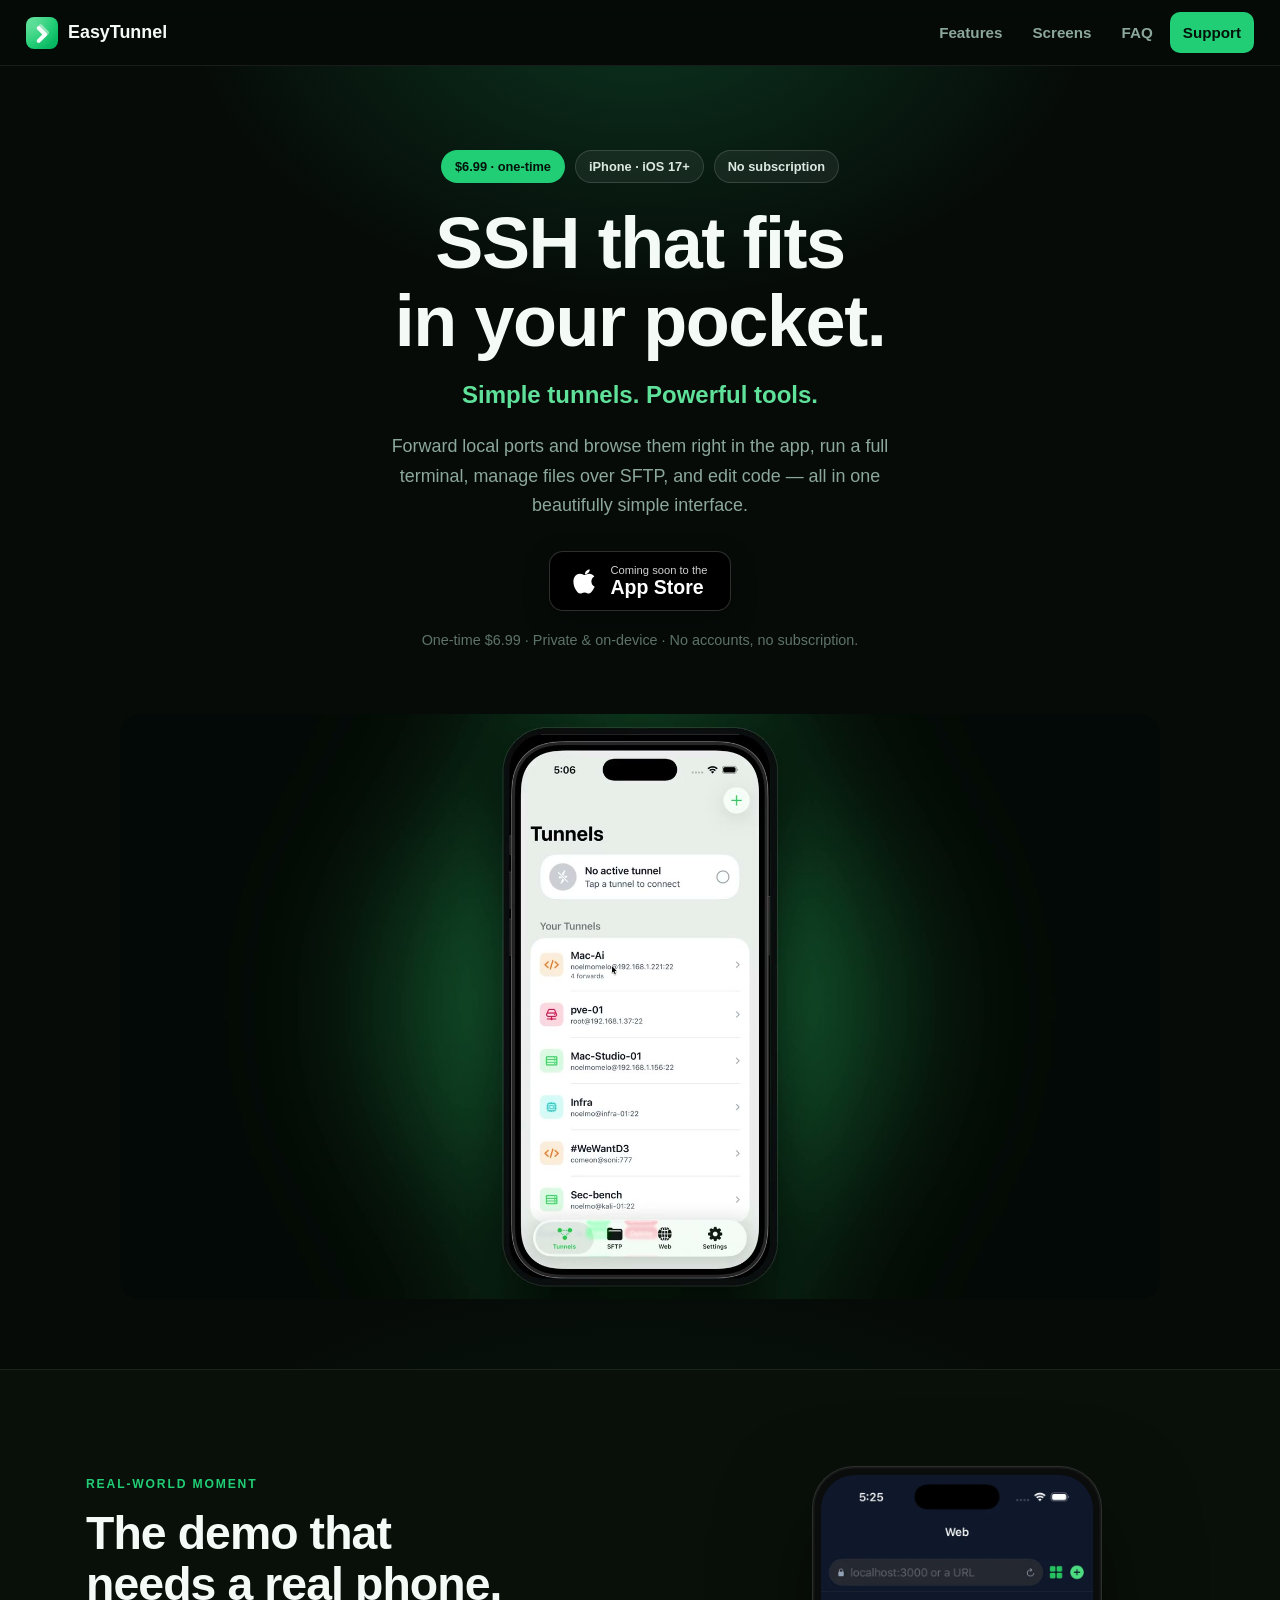
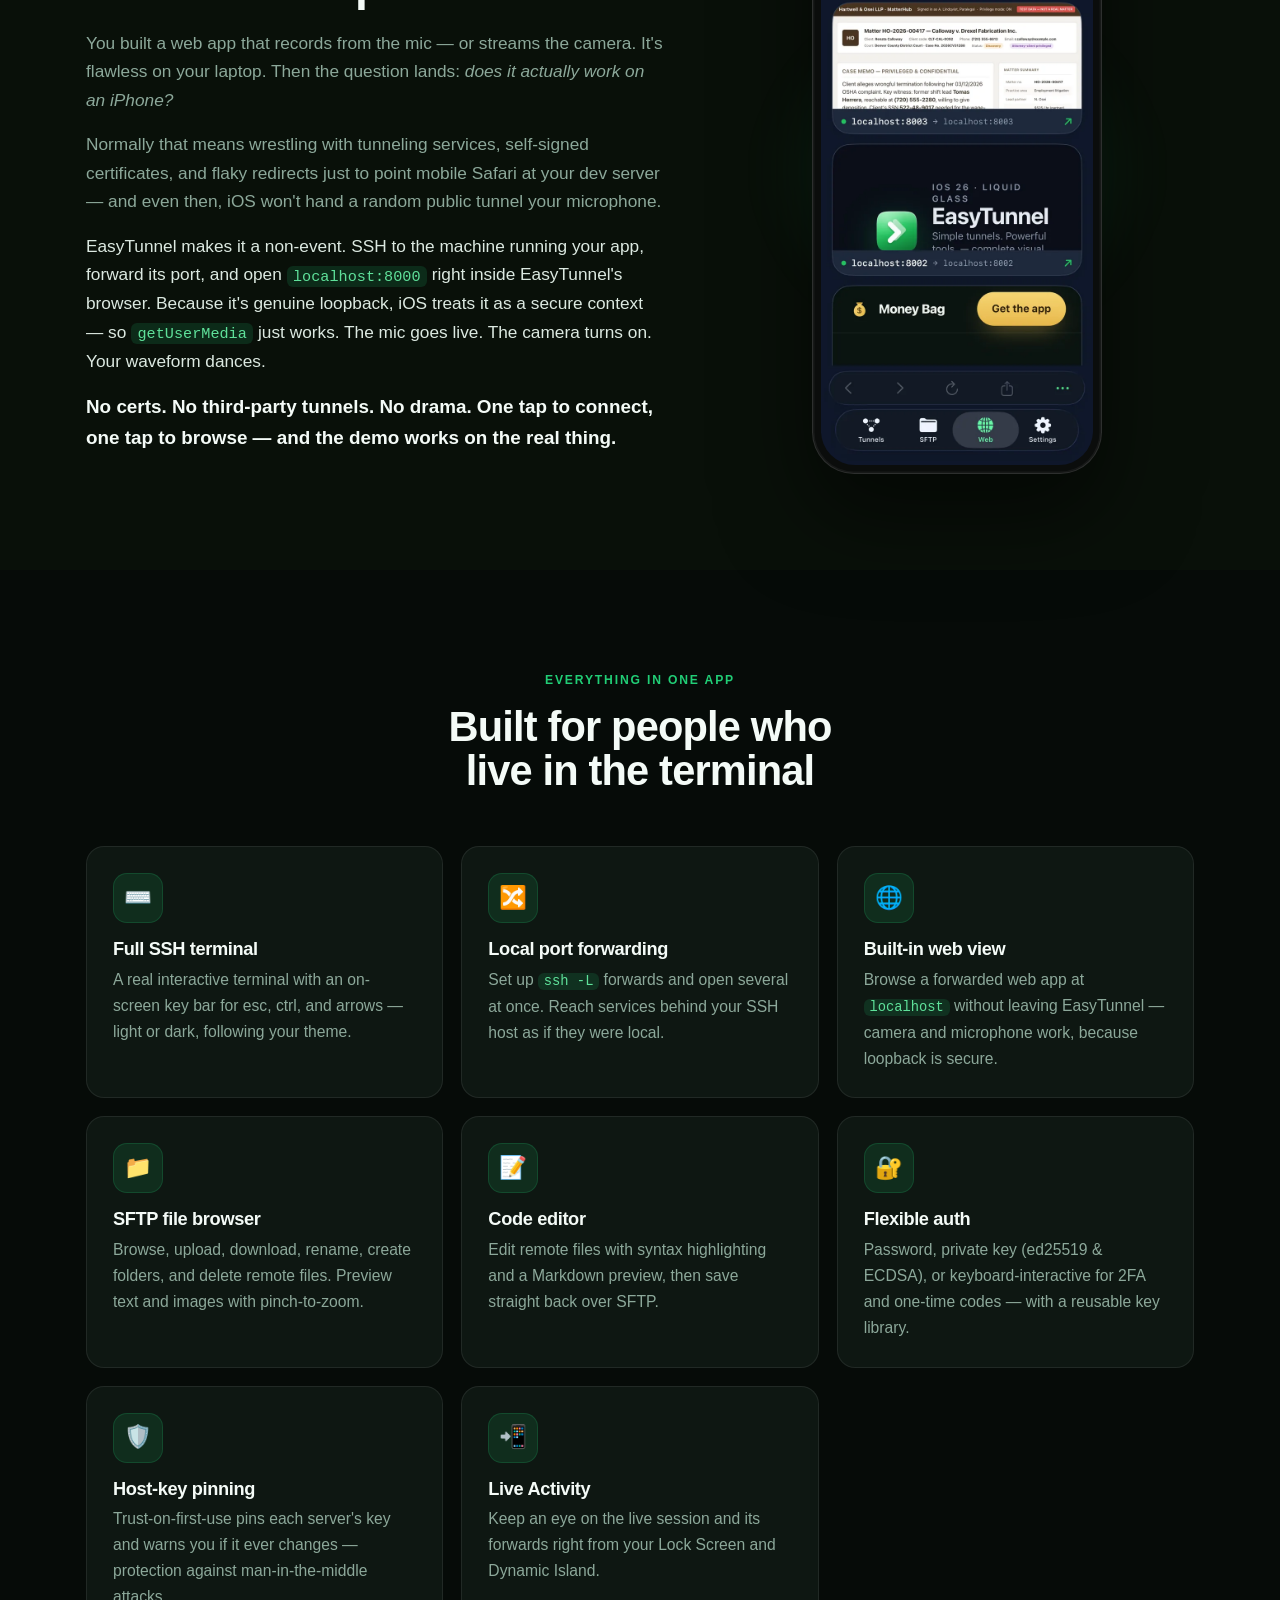
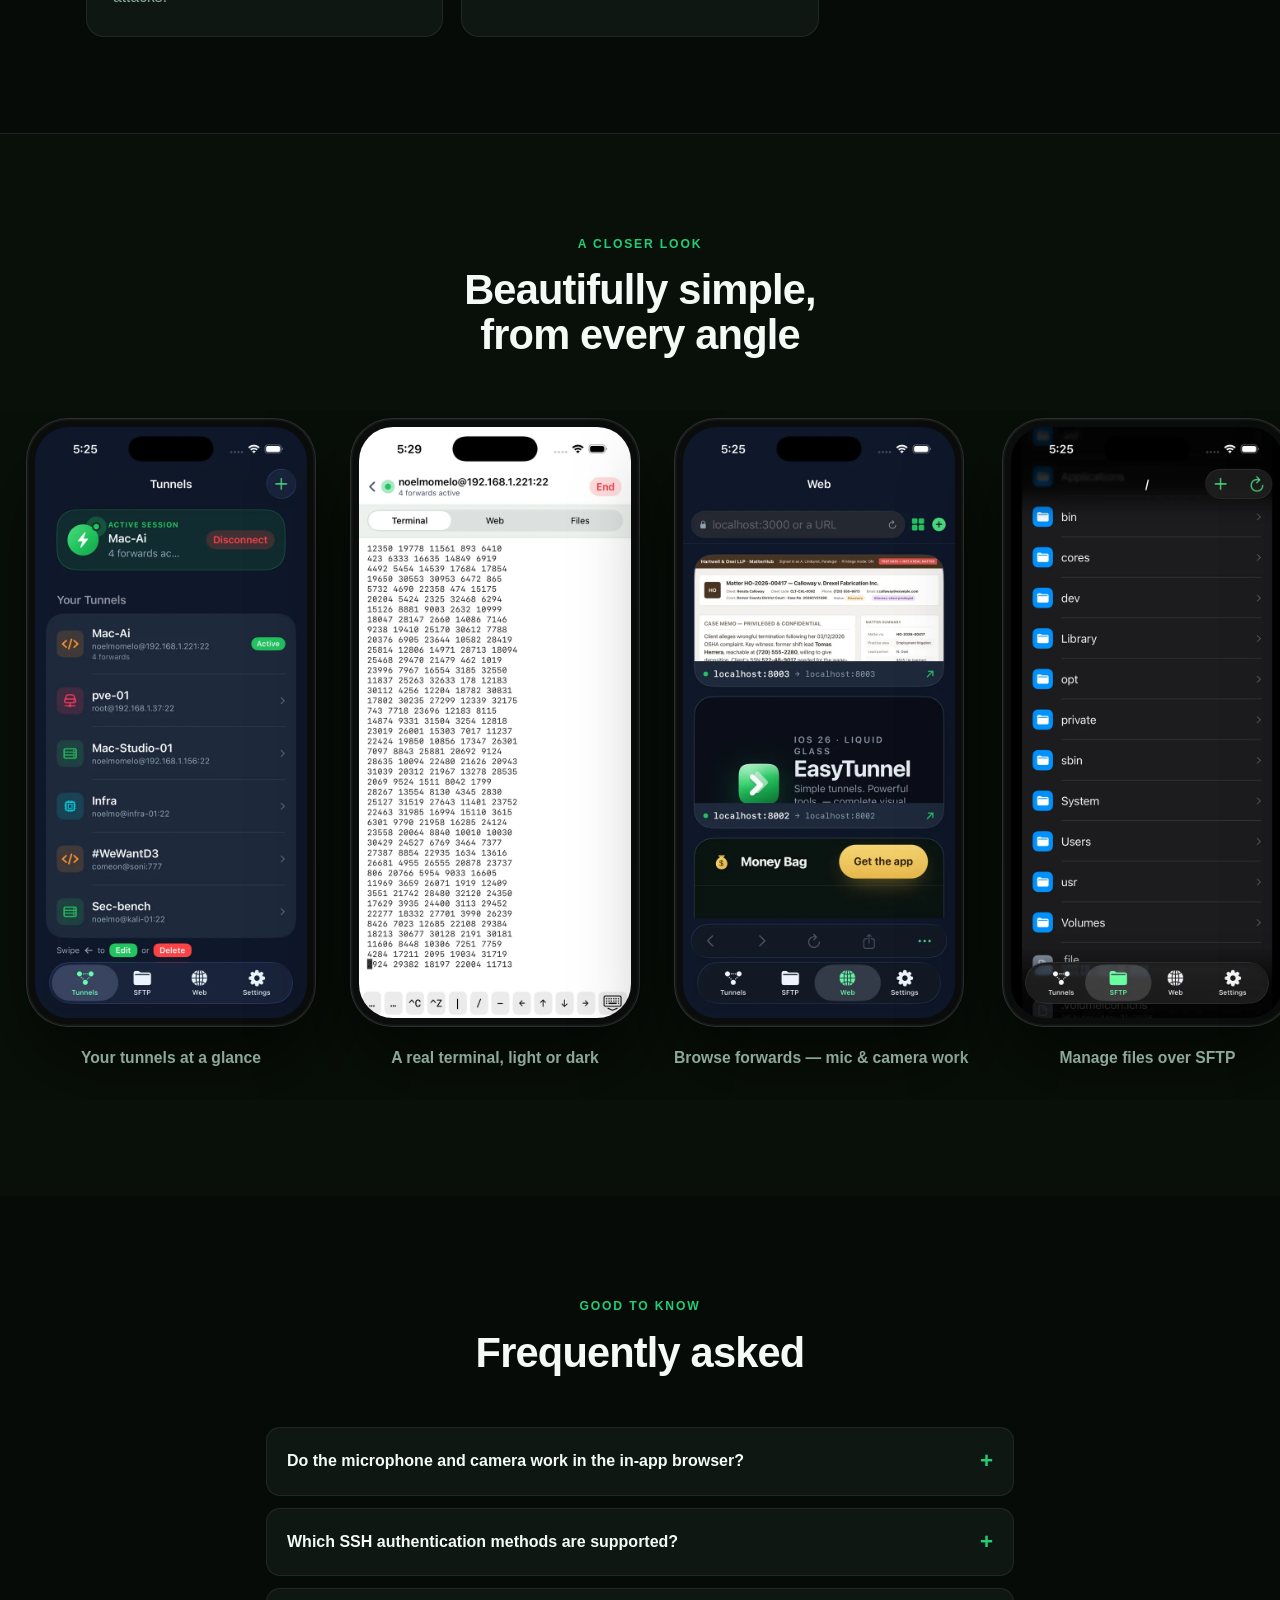
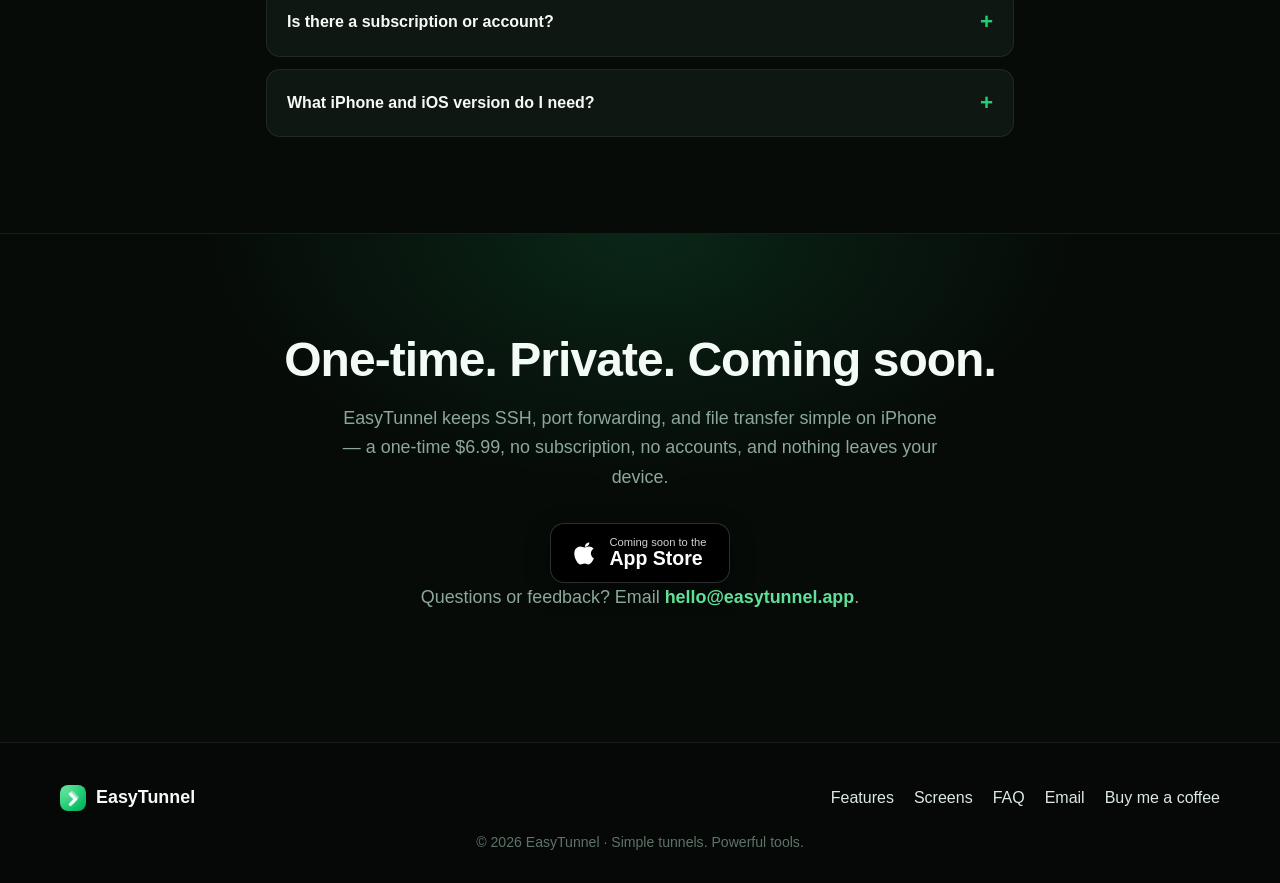
==== index.html @ de024497 "Fix stretched gallery images (height:auto); drop GitHub issues links - .phone img now sets height:au" ====
<!DOCTYPE html>
<html lang="en">
<head>
  <meta charset="UTF-8" />
  <meta name="viewport" content="width=device-width, initial-scale=1.0" />
  <title>EasyTunnel — SSH Client, Port Forwarding &amp; SFTP for iPhone</title>
  <meta name="description" content="EasyTunnel is an iPhone-first SSH client: forward local ports and browse them in-app (mic &amp; camera work), run a full terminal, manage files over SFTP, and edit code. A one-time $6.99 — no subscription. Coming soon to the App Store." />
  <meta name="keywords" content="SSH client iPhone, iOS SSH app, port forwarding iOS, SSH tunnel iPhone, SFTP iPhone, SSH terminal iOS, test localhost on iPhone, getUserMedia localhost iOS, mobile terminal app" />
  <meta name="robots" content="index, follow" />
  <meta name="author" content="EasyTunnel" />
  <meta name="theme-color" content="#060B08" />
  <link rel="canonical" href="https://easytunnel.app/" />
  <link rel="icon" type="image/png" href="assets/icon.png" />
  <link rel="apple-touch-icon" href="assets/icon.png" />

  <!-- Open Graph -->
  <meta property="og:type" content="website" />
  <meta property="og:site_name" content="EasyTunnel" />
  <meta property="og:title" content="EasyTunnel — SSH Client, Port Forwarding &amp; SFTP for iPhone" />
  <meta property="og:description" content="iPhone SSH client with in-app port forwarding (mic &amp; camera work), a full terminal, SFTP, and a code editor. One-time $6.99, no subscription. Coming soon to the App Store." />
  <meta property="og:image" content="https://easytunnel.app/assets/og-image.png" />
  <meta property="og:image:width" content="1200" />
  <meta property="og:image:height" content="630" />
  <meta property="og:url" content="https://easytunnel.app/" />
  <meta name="twitter:card" content="summary_large_image" />
  <meta name="twitter:title" content="EasyTunnel — SSH Client, Port Forwarding &amp; SFTP for iPhone" />
  <meta name="twitter:description" content="iPhone SSH client with in-app port forwarding (mic &amp; camera work), a terminal, SFTP, and a code editor. One-time $6.99, no subscription." />
  <meta name="twitter:image" content="https://easytunnel.app/assets/og-image.png" />

  <!-- Structured data -->
  <script type="application/ld+json">
  {
    "@context": "https://schema.org",
    "@type": "SoftwareApplication",
    "name": "EasyTunnel",
    "operatingSystem": "iOS 17.0 or later",
    "applicationCategory": "DeveloperApplication",
    "url": "https://easytunnel.app/",
    "image": "https://easytunnel.app/assets/og-image.png",
    "description": "An iPhone-first SSH client with local port forwarding you can browse in-app, a full terminal, SFTP file management, and a code editor.",
    "featureList": [
      "SSH terminal",
      "Local port forwarding",
      "In-app web browser for forwarded ports",
      "SFTP file browser",
      "Code editor with syntax highlighting",
      "Password, private key and 2FA authentication",
      "Host-key pinning",
      "Lock Screen Live Activity"
    ],
    "offers": { "@type": "Offer", "price": "6.99", "priceCurrency": "USD" },
    "publisher": { "@type": "Organization", "name": "EasyTunnel" }
  }
  </script>
  <script type="application/ld+json">
  {
    "@context": "https://schema.org",
    "@type": "VideoObject",
    "name": "EasyTunnel — iPhone SSH client demo",
    "description": "A 30-second walkthrough of EasyTunnel on iPhone: connecting over SSH, using the terminal, browsing forwarded ports in the in-app browser, and managing files over SFTP.",
    "thumbnailUrl": "https://easytunnel.app/assets/demo/demo-poster.jpg",
    "contentUrl": "https://easytunnel.app/assets/demo/demo-hero.mp4",
    "uploadDate": "2026-07-08"
  }
  </script>
  <script type="application/ld+json">
  {
    "@context": "https://schema.org",
    "@type": "FAQPage",
    "mainEntity": [
      {
        "@type": "Question",
        "name": "Do the microphone and camera work in the in-app browser?",
        "acceptedAnswer": { "@type": "Answer", "text": "Yes. When you forward a port and open it at localhost inside EasyTunnel, iOS treats it as genuine loopback — a secure context — so getUserMedia works and the mic and camera turn on, no certificates or third-party tunnels required." }
      },
      {
        "@type": "Question",
        "name": "Which SSH authentication methods does EasyTunnel support?",
        "acceptedAnswer": { "@type": "Answer", "text": "Password, private keys (ed25519 and ECDSA) with a reusable key library, and keyboard-interactive for 2FA and one-time codes." }
      },
      {
        "@type": "Question",
        "name": "Is there a subscription or account?",
        "acceptedAnswer": { "@type": "Answer", "text": "No. EasyTunnel is a one-time $6.99 purchase — no subscription and no account. There is no telemetry; credentials are stored in the iOS Keychain and nothing leaves your device." }
      },
      {
        "@type": "Question",
        "name": "What iPhone and iOS version do I need?",
        "acceptedAnswer": { "@type": "Answer", "text": "EasyTunnel is iPhone-first and runs on iOS 17 or later." }
      }
    ]
  }
  </script>

  <link rel="stylesheet" href="styles.css" />
</head>
<body>
  <a class="skip-link" href="#top">Skip to content</a>

  <header class="site-header">
    <a class="brand" href="#top" aria-label="EasyTunnel home">
      <img src="assets/icon.png" alt="" width="32" height="32" />
      <span>EasyTunnel</span>
    </a>
    <nav aria-label="Primary">
      <a href="#features">Features</a>
      <a href="#screens">Screens</a>
      <a href="#faq">FAQ</a>
      <a class="nav-support email" data-user="hello" data-domain="easytunnel.app" data-text="keep" href="#">Support</a>
    </nav>
  </header>

  <main id="top">
    <!-- HERO -->
    <section class="hero">
      <div class="hero-copy">
        <div class="pills">
          <span class="pill pill-price">$6.99 · one-time</span>
          <span class="pill">iPhone · iOS 17+</span>
          <span class="pill">No subscription</span>
        </div>
        <h1>SSH that fits<br />in your pocket.</h1>
        <p class="tagline">Simple tunnels. Powerful tools.</p>
        <p class="subhead">
          Forward local ports and browse them right in the app, run a full terminal,
          manage files over SFTP, and edit code — all in one beautifully simple interface.
        </p>
        <div class="cta-row">
          <span class="appstore-badge" role="img" aria-label="Coming soon to the App Store">
            <svg viewBox="0 0 24 24" width="26" height="26" aria-hidden="true" fill="currentColor">
              <path d="M16.365 1.43c0 1.14-.42 2.2-1.24 3.02-.9.9-2.05 1.5-3.2 1.4-.13-1.1.42-2.28 1.2-3.06.86-.86 2.2-1.5 3.24-1.36zM20.9 17.2c-.53 1.23-.78 1.78-1.47 2.87-.96 1.53-2.32 3.44-4 3.45-1.5.02-1.88-.98-3.9-.97-2.02.01-2.44.99-3.94.97-1.68-.02-2.97-1.73-3.93-3.26-2.7-4.28-2.98-9.3-1.32-11.96C3.6 6.5 5.5 5.4 7.28 5.4c1.8 0 2.94 1 4.43 1 1.44 0 2.32-1 4.42-1 1.6 0 3.28.87 4.48 2.37-3.94 2.16-3.3 7.78.29 9.43z"/>
            </svg>
            <span class="badge-text"><small>Coming soon to the</small><strong>App Store</strong></span>
          </span>
        </div>
        <p class="micro">One-time $6.99 · Private &amp; on-device · No accounts, no subscription.</p>
      </div>

      <figure class="hero-video">
        <video autoplay muted loop playsinline preload="auto"
               poster="assets/demo/demo-poster.jpg"
               aria-label="EasyTunnel demo: connecting over SSH, using the terminal, browsing forwarded ports, and managing files over SFTP on iPhone">
          <source src="assets/demo/demo-hero.mp4" type="video/mp4" />
        </video>
      </figure>
    </section>

    <!-- USE CASE -->
    <section class="usecase" aria-labelledby="usecase-title">
      <div class="usecase-inner">
        <div class="usecase-copy">
          <span class="eyebrow">Real-world moment</span>
          <h2 id="usecase-title">The demo that needs a real phone.</h2>
          <p>
            You built a web app that records from the mic — or streams the camera. It's flawless
            on your laptop. Then the question lands: <em>does it actually work on an iPhone?</em>
          </p>
          <p>
            Normally that means wrestling with tunneling services, self-signed certificates, and
            flaky redirects just to point mobile Safari at your dev server — and even then, iOS
            won't hand a random public tunnel your microphone.
          </p>
          <p class="lead">
            EasyTunnel makes it a non-event. SSH to the machine running your app, forward its port,
            and open <code>localhost:8000</code> right inside EasyTunnel's browser. Because it's
            genuine loopback, iOS treats it as a secure context — so <code>getUserMedia</code> just
            works. The mic goes live. The camera turns on. Your waveform dances.
          </p>
          <p class="punch">No certs. No third-party tunnels. No drama. One tap to connect, one tap to browse — and the demo works on the real thing.</p>
        </div>
        <div class="usecase-visual">
          <div class="phone">
            <img src="assets/shots/03-web.webp" width="660" height="1435" alt="A forwarded web app open at localhost inside EasyTunnel's in-app browser on iPhone" loading="lazy" />
          </div>
        </div>
      </div>
    </section>

    <!-- FEATURES -->
    <section id="features" class="features" aria-labelledby="features-title">
      <div class="section-head">
        <span class="eyebrow">Everything in one app</span>
        <h2 id="features-title">Built for people who live in the terminal</h2>
      </div>
      <div class="grid">
        <article class="card"><div class="ico">⌨️</div><h3>Full SSH terminal</h3><p>A real interactive terminal with an on-screen key bar for esc, ctrl, and arrows — light or dark, following your theme.</p></article>
        <article class="card"><div class="ico">🔀</div><h3>Local port forwarding</h3><p>Set up <code>ssh -L</code> forwards and open several at once. Reach services behind your SSH host as if they were local.</p></article>
        <article class="card"><div class="ico">🌐</div><h3>Built-in web view</h3><p>Browse a forwarded web app at <code>localhost</code> without leaving EasyTunnel — camera and microphone work, because loopback is secure.</p></article>
        <article class="card"><div class="ico">📁</div><h3>SFTP file browser</h3><p>Browse, upload, download, rename, create folders, and delete remote files. Preview text and images with pinch-to-zoom.</p></article>
        <article class="card"><div class="ico">📝</div><h3>Code editor</h3><p>Edit remote files with syntax highlighting and a Markdown preview, then save straight back over SFTP.</p></article>
        <article class="card"><div class="ico">🔐</div><h3>Flexible auth</h3><p>Password, private key (ed25519 &amp; ECDSA), or keyboard-interactive for 2FA and one-time codes — with a reusable key library.</p></article>
        <article class="card"><div class="ico">🛡️</div><h3>Host-key pinning</h3><p>Trust-on-first-use pins each server's key and warns you if it ever changes — protection against man-in-the-middle attacks.</p></article>
        <article class="card"><div class="ico">📲</div><h3>Live Activity</h3><p>Keep an eye on the live session and its forwards right from your Lock Screen and Dynamic Island.</p></article>
      </div>
    </section>

    <!-- SCREENS -->
    <section id="screens" class="screens" aria-labelledby="screens-title">
      <div class="section-head">
        <span class="eyebrow">A closer look</span>
        <h2 id="screens-title">Beautifully simple, from every angle</h2>
      </div>
      <div class="gallery">
        <figure><div class="phone"><img src="assets/shots/01-dashboard.webp" width="660" height="1435" alt="EasyTunnel Tunnels dashboard showing saved tunnels and a live session" loading="lazy" /></div><figcaption>Your tunnels at a glance</figcaption></figure>
        <figure><div class="phone"><img src="assets/shots/02-terminal.webp" width="660" height="1435" alt="A full SSH terminal session running in EasyTunnel" loading="lazy" /></div><figcaption>A real terminal, light or dark</figcaption></figure>
        <figure><div class="phone"><img src="assets/shots/03-web.webp" width="660" height="1435" alt="Forwarded web apps open in EasyTunnel's in-app browser" loading="lazy" /></div><figcaption>Browse forwards — mic &amp; camera work</figcaption></figure>
        <figure><div class="phone"><img src="assets/shots/04-sftp.webp" width="660" height="1435" alt="SFTP file browser listing remote files in EasyTunnel" loading="lazy" /></div><figcaption>Manage files over SFTP</figcaption></figure>
        <figure><div class="phone"><img src="assets/shots/05-auth.webp" width="660" height="1435" alt="Authentication options: password, private key, and keyboard-interactive 2FA" loading="lazy" /></div><figcaption>Password, keys, or 2FA</figcaption></figure>
        <figure><div class="phone"><img src="assets/shots/06-settings.webp" width="660" height="1435" alt="EasyTunnel settings in dark mode" loading="lazy" /></div><figcaption>Tune it your way</figcaption></figure>
        <figure><div class="phone"><img src="assets/shots/07-live-activity.webp" width="660" height="1435" alt="EasyTunnel Live Activity showing a connected session on the iPhone Lock Screen" loading="lazy" /></div><figcaption>Live status on your Lock Screen</figcaption></figure>
      </div>
    </section>

    <!-- FAQ -->
    <section id="faq" class="faq" aria-labelledby="faq-title">
      <div class="section-head">
        <span class="eyebrow">Good to know</span>
        <h2 id="faq-title">Frequently asked</h2>
      </div>
      <div class="faq-list">
        <details>
          <summary>Do the microphone and camera work in the in-app browser?</summary>
          <p>Yes. When you forward a port and open it at <code>localhost</code> inside EasyTunnel, iOS treats it as genuine loopback — a secure context — so <code>getUserMedia</code> works and the mic and camera turn on. No certificates, no third-party tunnels.</p>
        </details>
        <details>
          <summary>Which SSH authentication methods are supported?</summary>
          <p>Password, private keys (ed25519 &amp; ECDSA) with a reusable key library, and keyboard-interactive for 2FA and one-time codes.</p>
        </details>
        <details>
          <summary>Is there a subscription or account?</summary>
          <p>No. EasyTunnel is a one-time <strong>$6.99</strong> purchase — no subscription and no account. There's no telemetry; credentials live in the iOS Keychain and nothing leaves your device.</p>
        </details>
        <details>
          <summary>What iPhone and iOS version do I need?</summary>
          <p>EasyTunnel is iPhone-first and runs on iOS 17 or later.</p>
        </details>
      </div>
    </section>

    <!-- CLOSING CTA -->
    <section class="closing" aria-labelledby="closing-title">
      <h2 id="closing-title">One-time. Private. Coming soon.</h2>
      <p>EasyTunnel keeps SSH, port forwarding, and file transfer simple on iPhone — a one-time $6.99, no subscription, no accounts, and nothing leaves your device.</p>
      <span class="appstore-badge" role="img" aria-label="Coming soon to the App Store">
        <svg viewBox="0 0 24 24" width="24" height="24" aria-hidden="true" fill="currentColor">
          <path d="M16.365 1.43c0 1.14-.42 2.2-1.24 3.02-.9.9-2.05 1.5-3.2 1.4-.13-1.1.42-2.28 1.2-3.06.86-.86 2.2-1.5 3.24-1.36zM20.9 17.2c-.53 1.23-.78 1.78-1.47 2.87-.96 1.53-2.32 3.44-4 3.45-1.5.02-1.88-.98-3.9-.97-2.02.01-2.44.99-3.94.97-1.68-.02-2.97-1.73-3.93-3.26-2.7-4.28-2.98-9.3-1.32-11.96C3.6 6.5 5.5 5.4 7.28 5.4c1.8 0 2.94 1 4.43 1 1.44 0 2.32-1 4.42-1 1.6 0 3.28.87 4.48 2.37-3.94 2.16-3.3 7.78.29 9.43z"/>
        </svg>
        <span class="badge-text"><small>Coming soon to the</small><strong>App Store</strong></span>
      </span>
      <p class="closing-support">Questions or feedback? Email <a class="email" data-user="hello" data-domain="easytunnel.app" href="#">us</a>.</p>
    </section>
  </main>

  <footer class="site-footer">
    <div class="footer-inner">
      <a class="brand" href="#top" aria-label="EasyTunnel home">
        <img src="assets/icon.png" alt="" width="26" height="26" />
        <span>EasyTunnel</span>
      </a>
      <nav class="footer-links" aria-label="Footer">
        <a href="#features">Features</a>
        <a href="#screens">Screens</a>
        <a href="#faq">FAQ</a>
        <a class="email" data-user="hello" data-domain="easytunnel.app" data-text="keep" href="#">Email</a>
        <a href="https://buymeacoffee.com/noelmo" target="_blank" rel="noopener">Buy me a coffee</a>
      </nav>
    </div>
    <p class="copyright">© <span id="year">2026</span> EasyTunnel · Simple tunnels. Powerful tools.</p>
  </footer>

  <script>
    document.getElementById('year').textContent = new Date().getFullYear();
    // Assemble support email at runtime so bots scraping the static HTML don't harvest it,
    // while real users see and can click a normal address.
    document.querySelectorAll('.email').forEach(function (a) {
      var addr = a.dataset.user + '@' + a.dataset.domain;
      a.href = 'mailto:' + addr;
      if (a.dataset.text !== 'keep') a.textContent = addr;
    });
  </script>
</body>
</html>
---- styles.css ----
:root {
  --green:      #21CE76;
  --green-lt:   #5FE19A;
  --green-dk:   #16A34A;
  --bg:         #060B08;
  --bg-2:       #091009;
  --panel:      #0D160F;
  --card:       #0E1712;
  --line:       rgba(255,255,255,0.08);
  --line-2:     rgba(255,255,255,0.14);
  --white:      #F4FBF7;
  --text:       #DCE9E1;
  --muted:      #8CA89A;
  --muted-2:    #5E7367;
  --radius:     18px;
  --maxw:       1160px;
  --font:       -apple-system, BlinkMacSystemFont, "Segoe UI", Roboto, Helvetica, Arial, sans-serif;
  --font-round: ui-rounded, "SF Pro Rounded", var(--font);
  --shadow-lg:  0 40px 90px rgba(0,0,0,0.55);
  --shadow-md:  0 16px 40px rgba(0,0,0,0.40);
}

* { box-sizing: border-box; }
html { scroll-behavior: smooth; }
body {
  margin: 0;
  font-family: var(--font);
  color: var(--text);
  background: var(--bg);
  line-height: 1.65;
  -webkit-font-smoothing: antialiased;
  overflow-x: hidden;
}
h1, h2, h3 { font-family: var(--font-round); letter-spacing: -0.02em; line-height: 1.08; color: var(--white); text-wrap: balance; }
a { color: var(--green-lt); text-decoration: none; }
a:hover { text-decoration: underline; }
img, video { max-width: 100%; }
:focus-visible { outline: 2px solid var(--green); outline-offset: 3px; border-radius: 6px; }
.skip-link { position: absolute; left: -999px; top: 8px; background: var(--green); color: #04120a; padding: 8px 14px; border-radius: 8px; z-index: 50; }
.skip-link:focus { left: 12px; }

code {
  font-family: ui-monospace, SFMono-Regular, Menlo, monospace;
  background: rgba(33, 206, 118, 0.14);
  color: var(--green-lt);
  padding: 0.1em 0.42em;
  border-radius: 6px;
  font-size: 0.88em;
}
.eyebrow {
  display: inline-block; text-transform: uppercase; letter-spacing: 0.15em;
  font-size: 0.76rem; font-weight: 700; color: var(--green); margin-bottom: 14px;
}

/* ---------- Header ---------- */
.site-header {
  position: sticky; top: 0; z-index: 20;
  display: flex; align-items: center; justify-content: space-between;
  padding: 12px 26px;
  background: rgba(6, 11, 8, 0.72);
  backdrop-filter: saturate(160%) blur(14px);
  -webkit-backdrop-filter: saturate(160%) blur(14px);
  border-bottom: 1px solid var(--line);
}
.brand { display: flex; align-items: center; gap: 10px; color: var(--white); font-weight: 800; font-size: 1.12rem; font-family: var(--font-round); }
.brand img { border-radius: 8px; }
.site-header nav { display: flex; align-items: center; gap: 4px; }
.site-header nav a { color: var(--muted); padding: 8px 13px; border-radius: 10px; font-weight: 550; font-size: 0.95rem; }
.site-header nav a:hover { color: var(--white); text-decoration: none; }
.nav-support { background: var(--green); color: #04120a !important; font-weight: 700 !important; }
.nav-support:hover { background: var(--green-lt); }

/* ---------- Hero ---------- */
.hero {
  position: relative;
  padding: 84px 26px 70px;
  text-align: center;
  background:
    radial-gradient(760px 520px at 50% -6%, rgba(33, 206, 118, 0.22), transparent 60%),
    radial-gradient(900px 600px at 50% 120%, rgba(33, 206, 118, 0.10), transparent 60%),
    var(--bg);
}
.hero-copy { max-width: 780px; margin: 0 auto; display: flex; flex-direction: column; align-items: center; }
.pills { display: flex; gap: 10px; margin-bottom: 22px; flex-wrap: wrap; justify-content: center; }
.pill {
  font-size: 0.8rem; font-weight: 600; padding: 5px 13px; border-radius: 999px;
  background: rgba(255,255,255,0.06); color: var(--text); border: 1px solid var(--line-2);
}
.pill-price { background: var(--green); color: #04120a; border-color: transparent; font-weight: 700; }
.hero h1 { font-size: clamp(2.7rem, 6.4vw, 4.5rem); margin: 0 0 14px; }
.tagline { font-size: clamp(1.15rem, 2.6vw, 1.5rem); color: var(--green-lt); font-weight: 650; margin: 0 0 18px; }
.subhead { font-size: 1.12rem; color: var(--muted); margin: 0 0 30px; max-width: 560px; }
.cta-row { display: flex; align-items: center; gap: 18px; flex-wrap: wrap; justify-content: center; }
.micro { margin-top: 18px; color: var(--muted-2); font-size: 0.9rem; }

/* Hero video — its own dark backdrop blends into the page so the phone appears to float */
.hero-video {
  margin: 46px auto 0; max-width: 1040px;
}
.hero-video video {
  display: block; width: 100%; height: auto; border-radius: 20px;
}

/* ---------- App Store badge ---------- */
.appstore-badge {
  display: inline-flex; align-items: center; gap: 12px;
  background: #000; color: #fff; border: 1px solid rgba(255,255,255,0.18);
  padding: 12px 22px; border-radius: 14px; cursor: default; user-select: none;
  box-shadow: 0 8px 24px rgba(0,0,0,0.35);
}
.appstore-badge .badge-text { display: flex; flex-direction: column; line-height: 1.12; text-align: left; }
.appstore-badge small { font-size: 0.7rem; opacity: 0.82; }
.appstore-badge strong { font-size: 1.22rem; font-weight: 600; }

/* ---------- Phone frame ---------- */
.phone {
  width: min(290px, 74vw);
  background: #0b0d0c;
  padding: 8px;
  border-radius: 42px;
  border: 1px solid var(--line-2);
  box-shadow: var(--shadow-lg), inset 0 0 0 1.5px rgba(255,255,255,0.05);
}
.phone img { display: block; width: 100%; height: auto; border-radius: 34px; }

/* ---------- Use case ---------- */
.usecase { background: var(--bg-2); border-top: 1px solid var(--line); }
.usecase-inner {
  max-width: var(--maxw); margin: 0 auto; padding: 96px 26px;
  display: grid; grid-template-columns: 1.1fr 0.9fr; gap: 56px; align-items: center;
}
.usecase h2 { font-size: clamp(2rem, 4.4vw, 2.9rem); margin: 0 0 20px; }
.usecase p { color: var(--muted); font-size: 1.08rem; margin: 0 0 16px; }
.usecase .lead { color: var(--text); }
.usecase .punch { font-size: 1.18rem; font-weight: 650; color: var(--white); margin-top: 8px; }
.usecase-visual { position: relative; display: flex; justify-content: center; }
.usecase-visual::before {
  content: ""; position: absolute; width: 116%; height: 80%; top: 10%; left: -8%;
  background: radial-gradient(closest-side, rgba(33,206,118,0.22), transparent 70%); filter: blur(20px); z-index: 0;
}
.usecase-visual .phone { position: relative; z-index: 1; }

/* ---------- Sections ---------- */
.section-head { text-align: center; max-width: 660px; margin: 0 auto 52px; }
.section-head h2 { font-size: clamp(1.9rem, 4vw, 2.6rem); margin: 0; }

.features { max-width: var(--maxw); margin: 0 auto; padding: 96px 26px; }
.grid { display: grid; grid-template-columns: repeat(auto-fit, minmax(280px, 1fr)); gap: 18px; }
.card {
  background: var(--card); border: 1px solid var(--line); border-radius: var(--radius); padding: 26px;
  transition: transform .16s ease, box-shadow .16s ease, border-color .16s ease;
}
.card:hover { transform: translateY(-4px); box-shadow: var(--shadow-md); border-color: rgba(33,206,118,0.4); }
.card .ico {
  font-size: 1.4rem; width: 50px; height: 50px; display: grid; place-items: center;
  background: rgba(33,206,118,0.12); border: 1px solid rgba(33,206,118,0.18);
  border-radius: 14px; margin-bottom: 16px;
}
.card h3 { margin: 0 0 8px; font-size: 1.14rem; }
.card p { margin: 0; color: var(--muted); font-size: 0.98rem; }

/* ---------- Screens gallery ---------- */
.screens { background: var(--bg-2); border-top: 1px solid var(--line); padding: 96px 0; }
.screens .section-head { padding: 0 26px; }
.gallery {
  display: flex; gap: 34px; overflow-x: auto; padding: 8px 26px 30px;
  scroll-snap-type: x mandatory; -webkit-overflow-scrolling: touch;
}
.gallery figure { margin: 0; scroll-snap-align: center; flex: 0 0 auto; text-align: center; }
.gallery figcaption { margin-top: 18px; font-weight: 600; color: var(--muted); font-size: 0.98rem; }
.gallery::-webkit-scrollbar { height: 8px; }
.gallery::-webkit-scrollbar-thumb { background: rgba(255,255,255,0.14); border-radius: 999px; }

/* ---------- FAQ ---------- */
.faq { max-width: 800px; margin: 0 auto; padding: 96px 26px; }
.faq-list { display: flex; flex-direction: column; gap: 12px; }
.faq details {
  background: var(--card); border: 1px solid var(--line); border-radius: 14px; padding: 4px 20px;
}
.faq summary {
  cursor: pointer; list-style: none; padding: 16px 0; font-weight: 650; color: var(--white);
  display: flex; justify-content: space-between; align-items: center; gap: 16px;
}
.faq summary::-webkit-details-marker { display: none; }
.faq summary::after { content: "+"; color: var(--green); font-size: 1.4rem; line-height: 1; transition: transform .2s ease; }
.faq details[open] summary::after { transform: rotate(45deg); }
.faq details p { margin: 0 0 18px; color: var(--muted); }

/* ---------- Closing ---------- */
.closing {
  text-align: center; padding: 100px 26px; border-top: 1px solid var(--line);
  background: radial-gradient(700px 400px at 50% 0%, rgba(33,206,118,0.14), transparent 62%), var(--bg);
}
.closing h2 { font-size: clamp(2rem, 4.6vw, 3rem); margin: 0 0 18px; }
.closing p { max-width: 600px; margin: 0 auto 30px; color: var(--muted); font-size: 1.12rem; }
.closing-support { margin-top: 26px; color: var(--muted-2); font-size: 1rem; }
.closing-support a { color: var(--green-lt); font-weight: 600; }

/* ---------- Footer ---------- */
.site-footer { background: #050806; color: var(--muted); padding: 40px 26px 30px; text-align: center; border-top: 1px solid var(--line); }
.footer-inner {
  max-width: var(--maxw); margin: 0 auto 18px; display: flex; align-items: center;
  justify-content: space-between; flex-wrap: wrap; gap: 16px;
}
.footer-links { display: flex; gap: 20px; flex-wrap: wrap; justify-content: center; }
.footer-links a { color: var(--text); font-weight: 500; }
.footer-links a:hover { color: var(--white); }
.copyright { font-size: 0.88rem; margin: 0; color: var(--muted-2); }

/* ---------- Responsive ---------- */
@media (max-width: 860px) {
  .usecase-inner { grid-template-columns: 1fr; gap: 40px; text-align: center; }
  .usecase p { text-align: left; }
  .usecase .punch { text-align: center; }
}
@media (max-width: 560px) {
  .site-header nav a[href="#features"], .site-header nav a[href="#screens"], .site-header nav a[href="#faq"] { display: none; }
  .footer-inner { flex-direction: column; }
  .hero { padding-top: 64px; }
}
@media (prefers-reduced-motion: reduce) {
  html { scroll-behavior: auto; }
  .card { transition: none; }
}
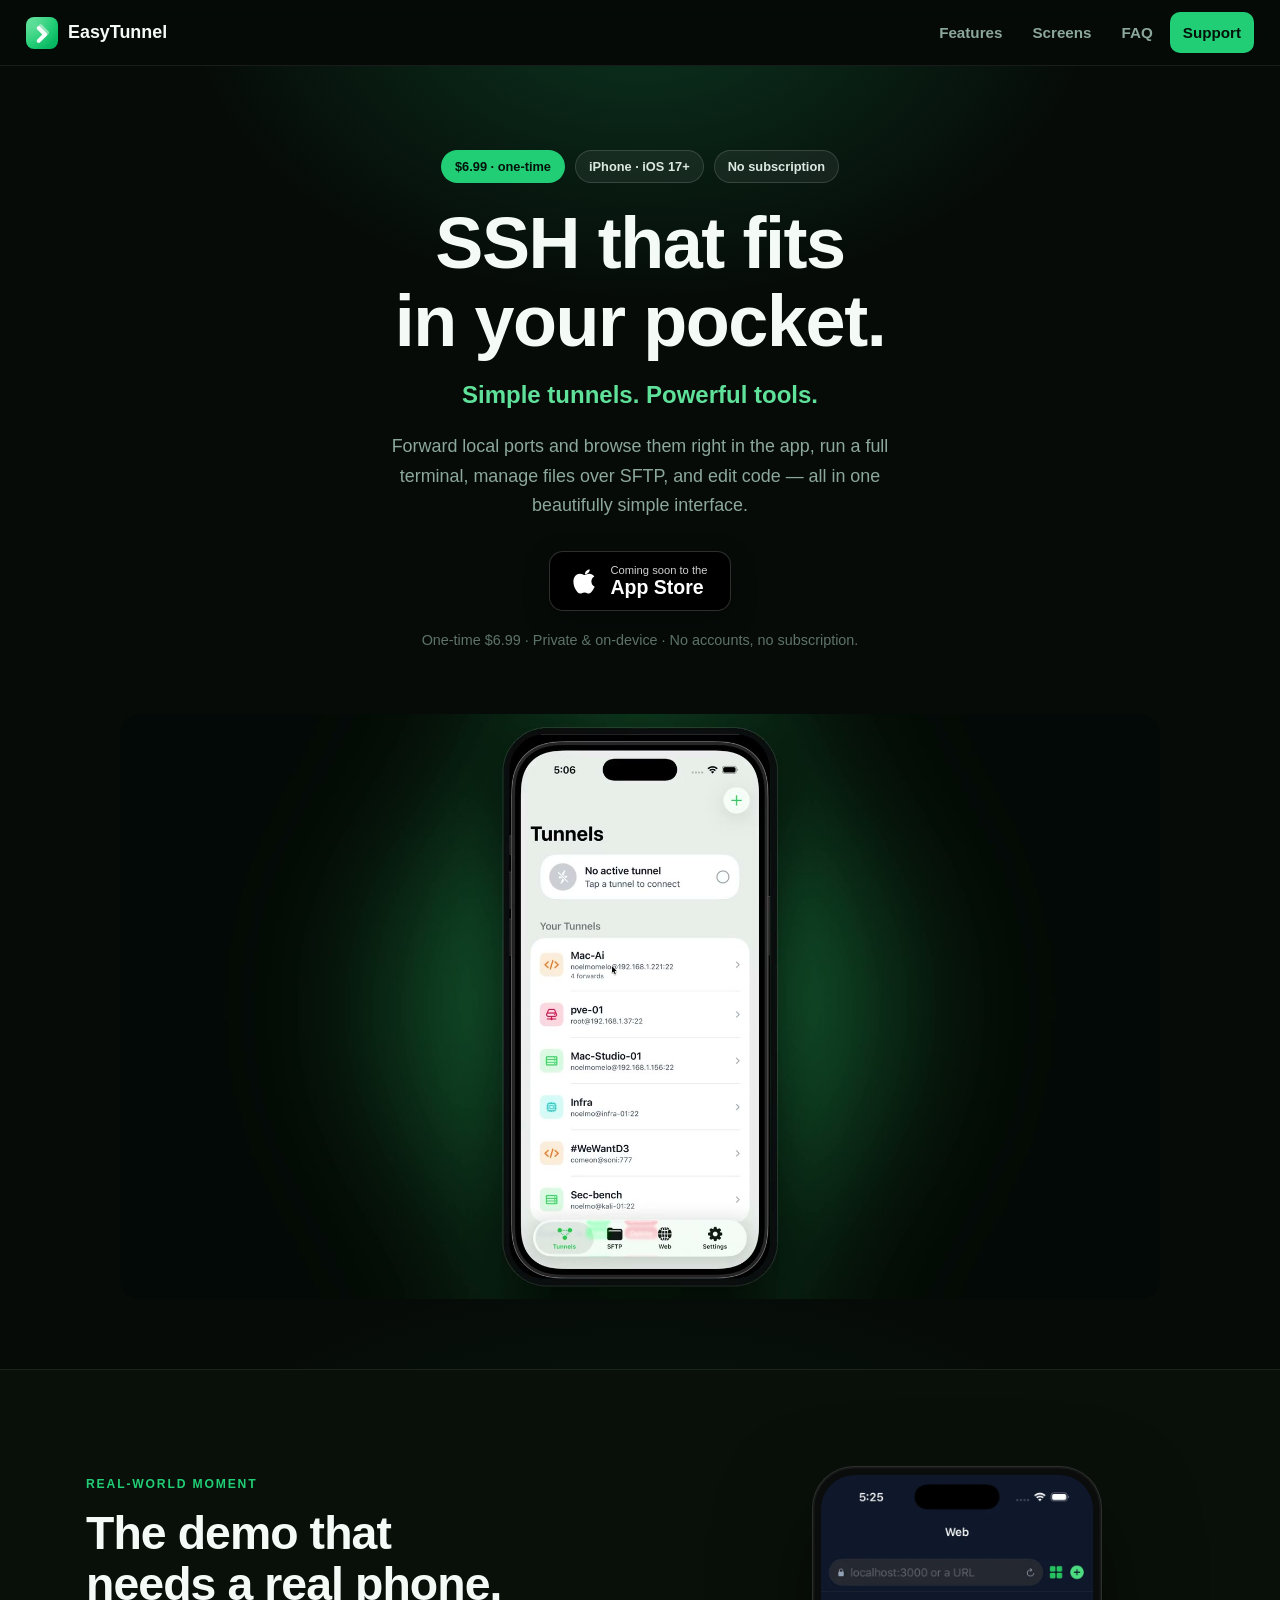
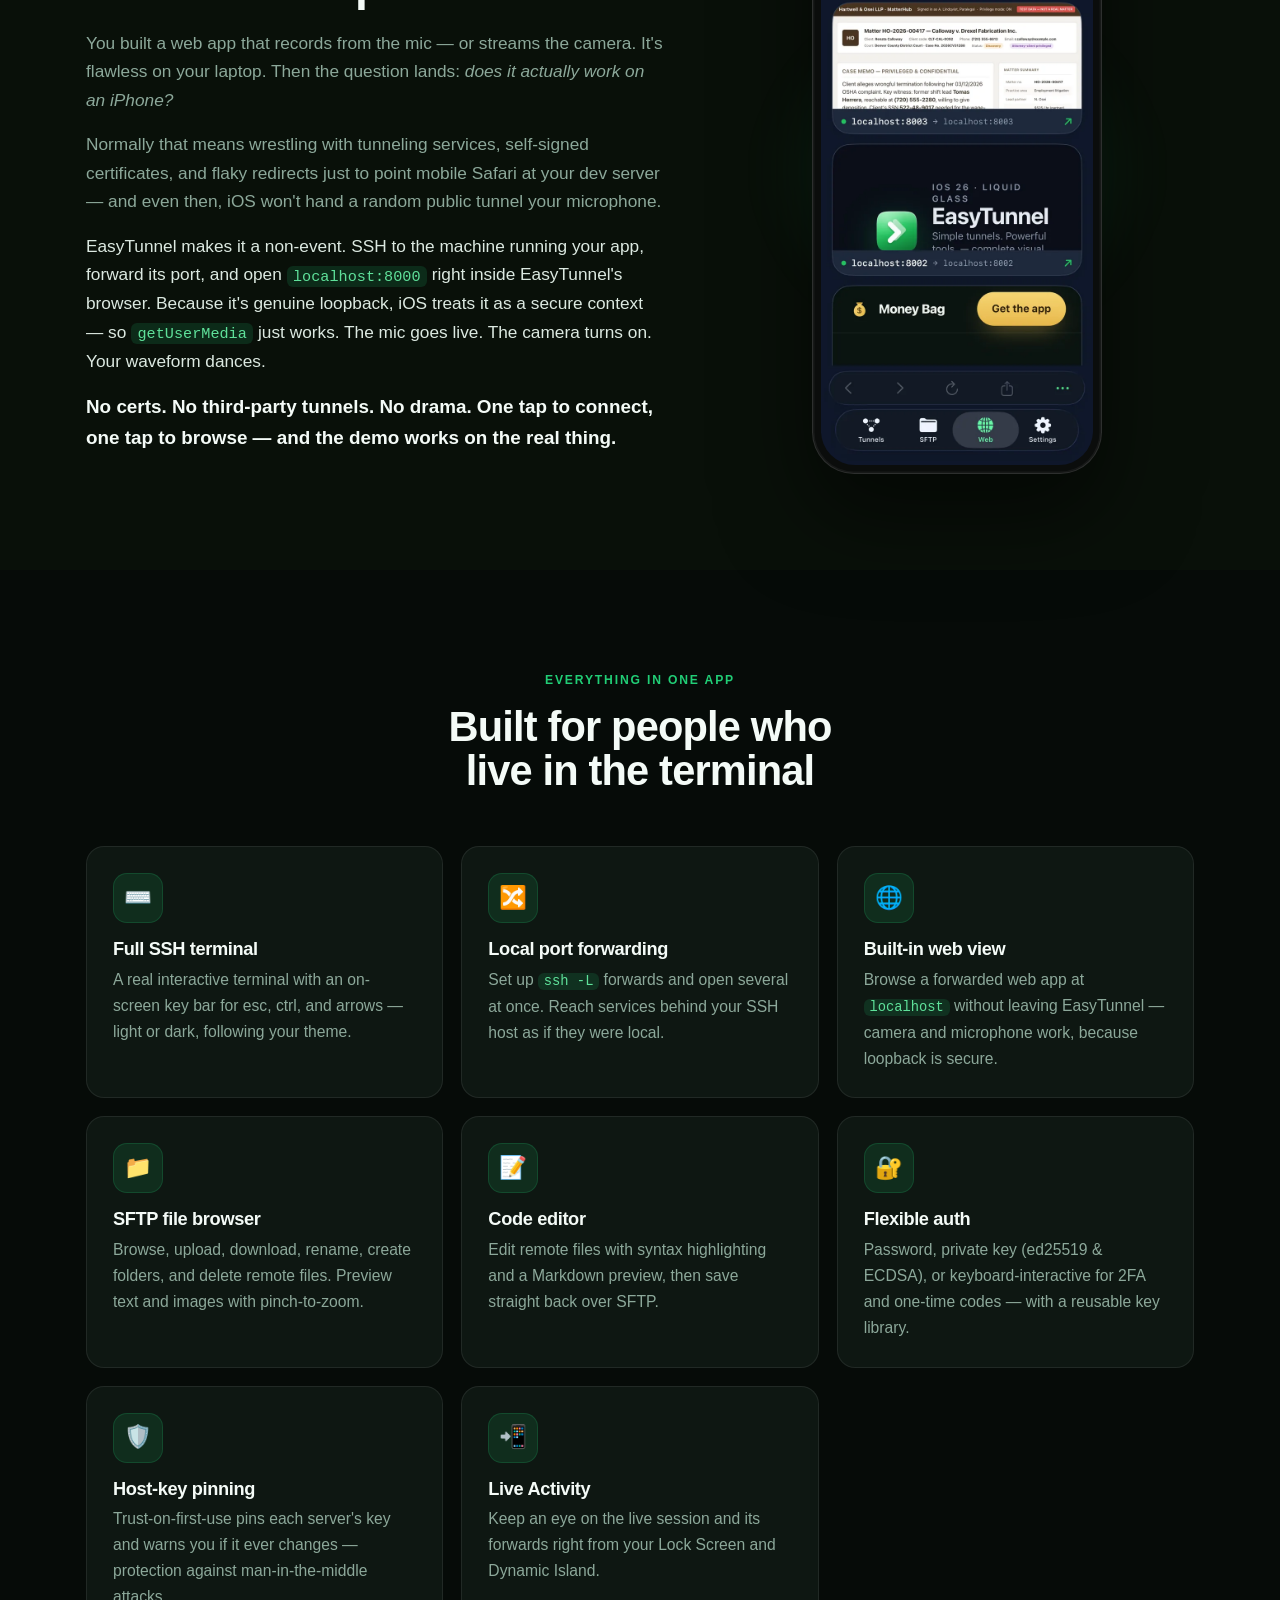
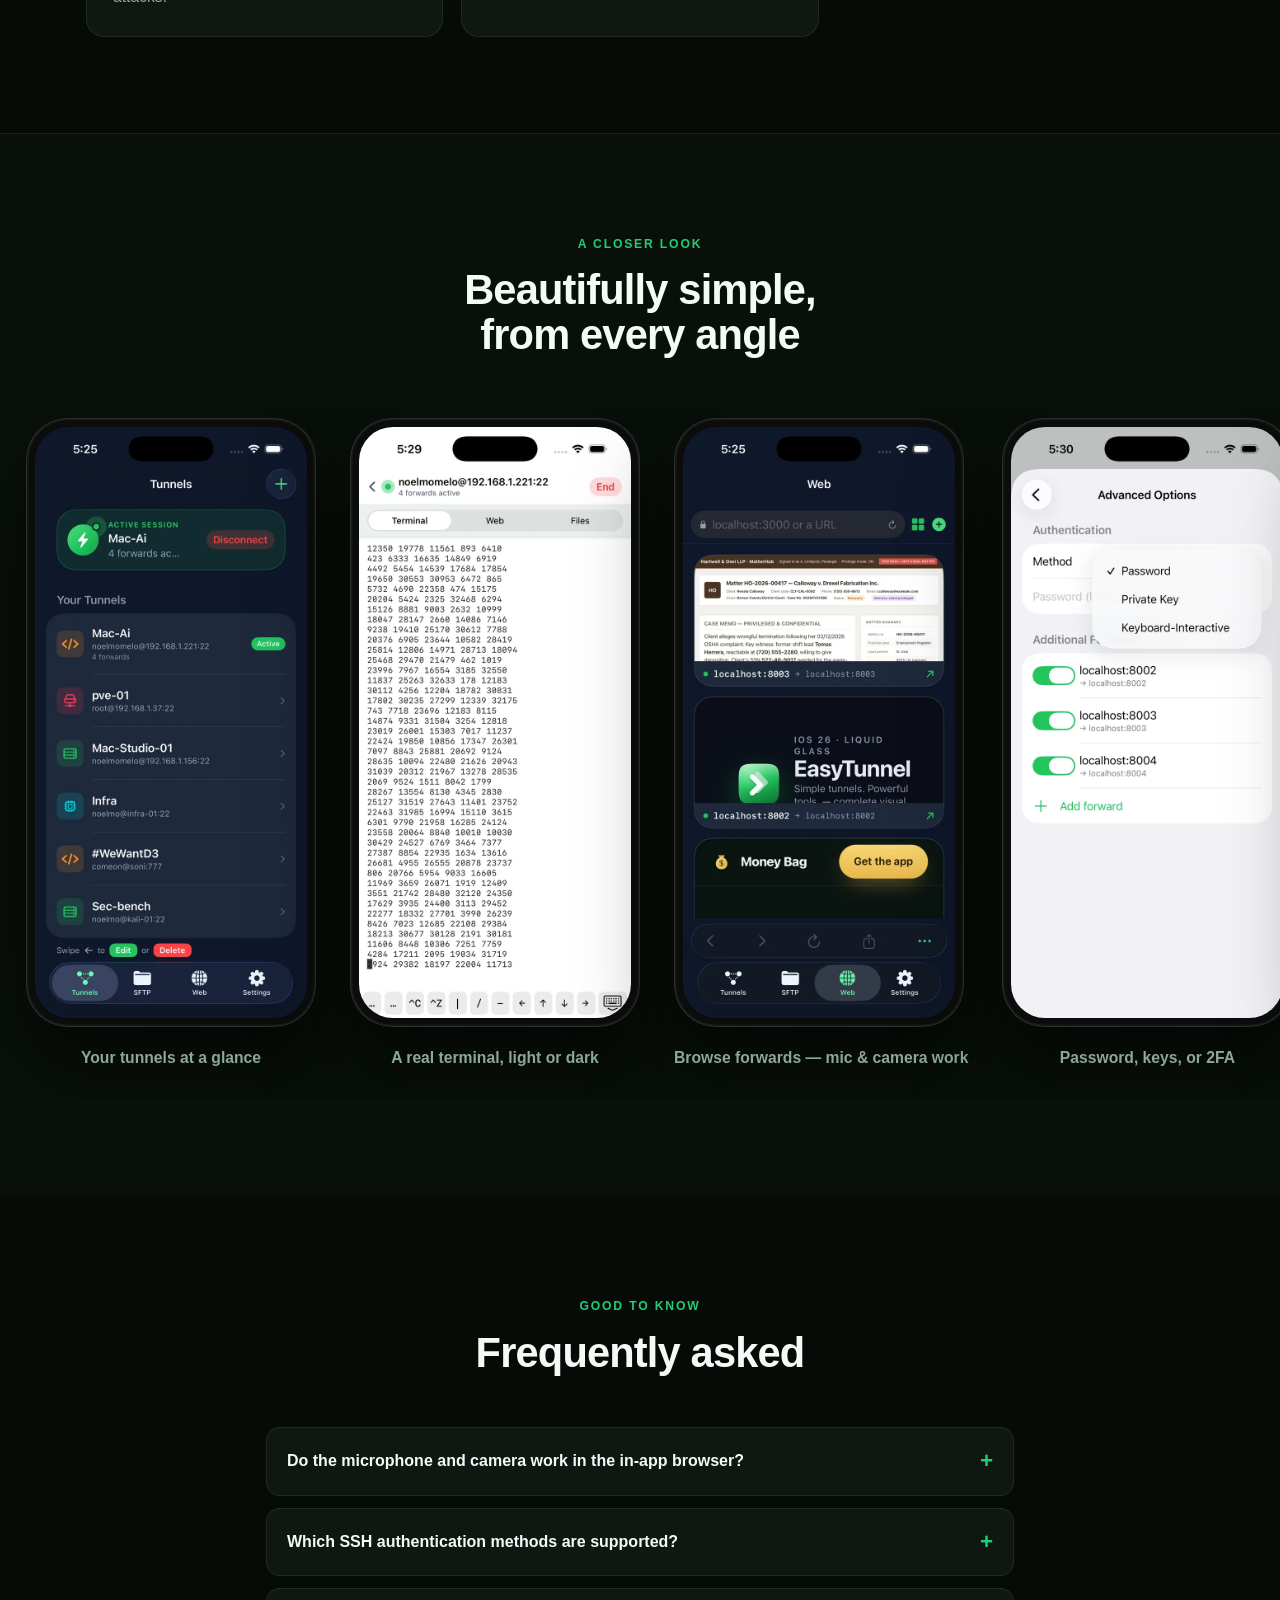
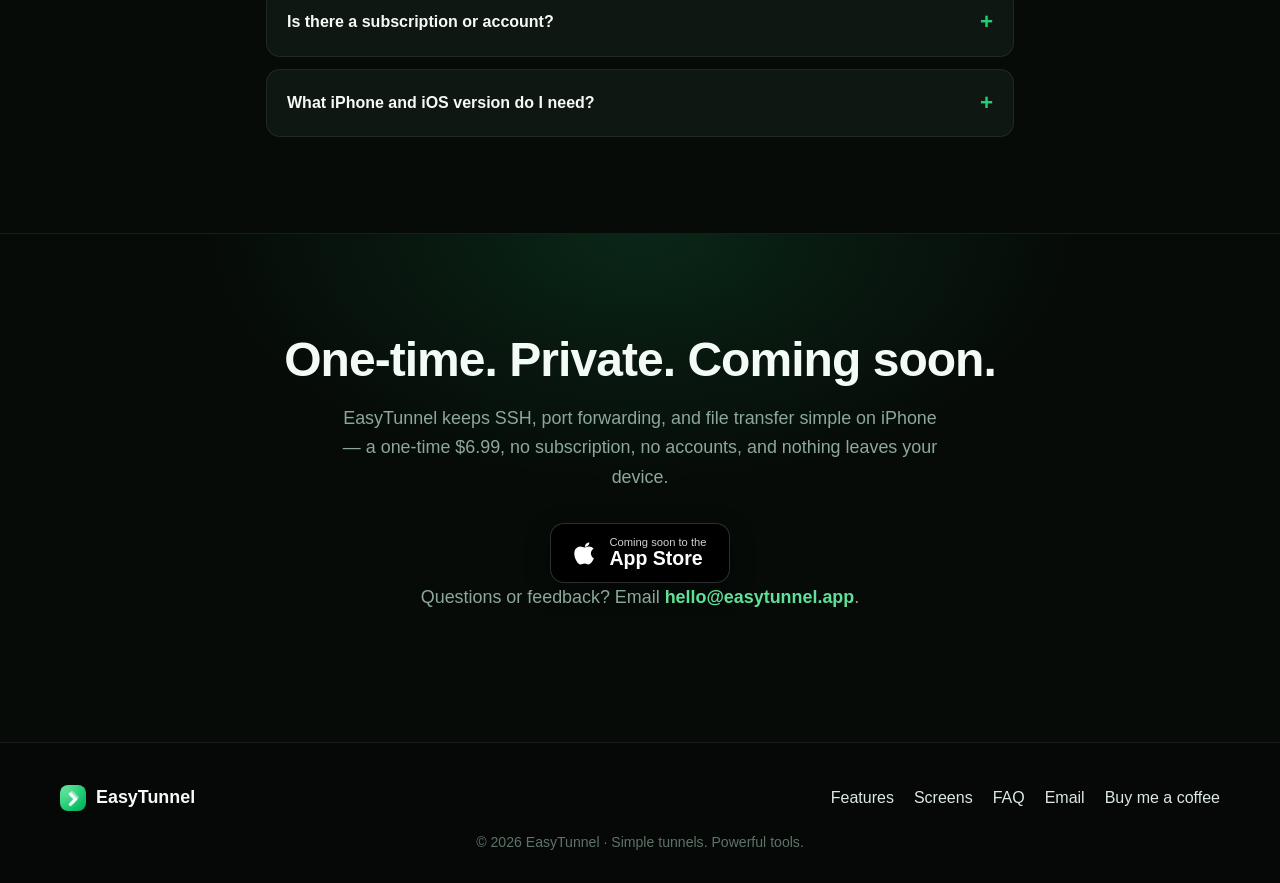
==== commit 115e1806: "Alternate gallery screenshots dark/light for a clean rhythm Reorder so the screens go dark, light, d" ====
--- a/index.html
+++ b/index.html
@@ -204,8 +204,8 @@
         <figure><div class="phone"><img src="assets/shots/01-dashboard.webp" width="660" height="1435" alt="EasyTunnel Tunnels dashboard showing saved tunnels and a live session" loading="lazy" /></div><figcaption>Your tunnels at a glance</figcaption></figure>
         <figure><div class="phone"><img src="assets/shots/02-terminal.webp" width="660" height="1435" alt="A full SSH terminal session running in EasyTunnel" loading="lazy" /></div><figcaption>A real terminal, light or dark</figcaption></figure>
         <figure><div class="phone"><img src="assets/shots/03-web.webp" width="660" height="1435" alt="Forwarded web apps open in EasyTunnel's in-app browser" loading="lazy" /></div><figcaption>Browse forwards — mic &amp; camera work</figcaption></figure>
+        <figure><div class="phone"><img src="assets/shots/05-auth.webp" width="660" height="1435" alt="Authentication options: password, private key, and keyboard-interactive 2FA" loading="lazy" /></div><figcaption>Password, keys, or 2FA</figcaption></figure>
         <figure><div class="phone"><img src="assets/shots/04-sftp.webp" width="660" height="1435" alt="SFTP file browser listing remote files in EasyTunnel" loading="lazy" /></div><figcaption>Manage files over SFTP</figcaption></figure>
-        <figure><div class="phone"><img src="assets/shots/05-auth.webp" width="660" height="1435" alt="Authentication options: password, private key, and keyboard-interactive 2FA" loading="lazy" /></div><figcaption>Password, keys, or 2FA</figcaption></figure>
         <figure><div class="phone"><img src="assets/shots/06-settings.webp" width="660" height="1435" alt="EasyTunnel settings in dark mode" loading="lazy" /></div><figcaption>Tune it your way</figcaption></figure>
         <figure><div class="phone"><img src="assets/shots/07-live-activity.webp" width="660" height="1435" alt="EasyTunnel Live Activity showing a connected session on the iPhone Lock Screen" loading="lazy" /></div><figcaption>Live status on your Lock Screen</figcaption></figure>
       </div>
--- a/styles.css
+++ b/styles.css
@@ -186,6 +186,15 @@
 .faq details[open] summary::after { transform: rotate(45deg); }
 .faq details p { margin: 0 0 18px; color: var(--muted); }
 
+/* ---------- Legal / long-form ---------- */
+.legal { max-width: 760px; margin: 0 auto; padding: 72px 26px 96px; }
+.legal h1 { font-size: clamp(2rem, 5vw, 2.8rem); margin: 0 0 8px; }
+.legal-updated { color: var(--muted-2); font-size: 0.9rem; margin: 0 0 28px; }
+.legal-lead { font-size: 1.16rem; color: var(--text); margin: 0 0 8px; }
+.legal h2 { font-size: 1.28rem; margin: 36px 0 10px; }
+.legal p { color: var(--muted); margin: 0 0 14px; }
+.legal a { color: var(--green-lt); }
+
 /* ---------- Closing ---------- */
 .closing {
   text-align: center; padding: 100px 26px; border-top: 1px solid var(--line);
@@ -193,7 +202,7 @@
 }
 .closing h2 { font-size: clamp(2rem, 4.6vw, 3rem); margin: 0 0 18px; }
 .closing p { max-width: 600px; margin: 0 auto 30px; color: var(--muted); font-size: 1.12rem; }
-.closing-support { margin-top: 26px; color: var(--muted-2); font-size: 1rem; }
+.closing-support { margin-top: 48px; color: var(--muted-2); font-size: 1rem; }
 .closing-support a { color: var(--green-lt); font-weight: 600; }
 
 /* ---------- Footer ---------- */
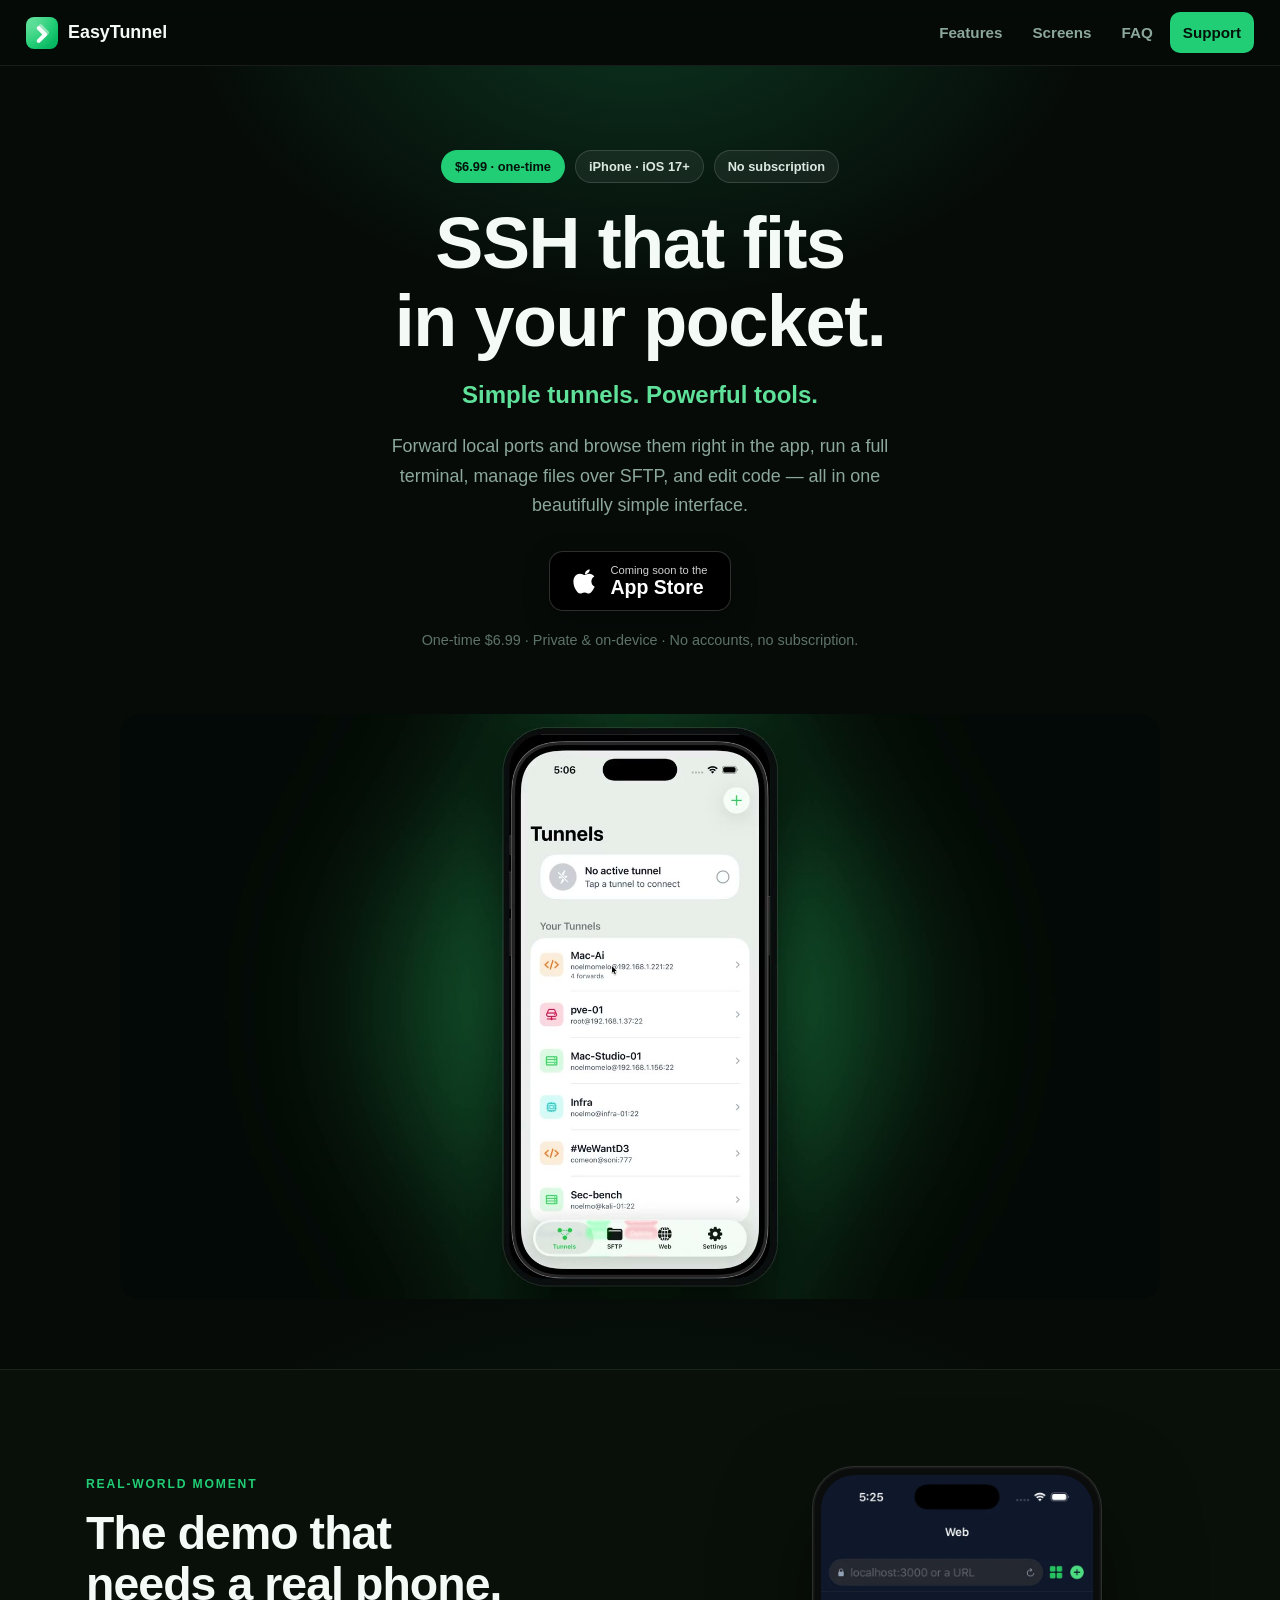
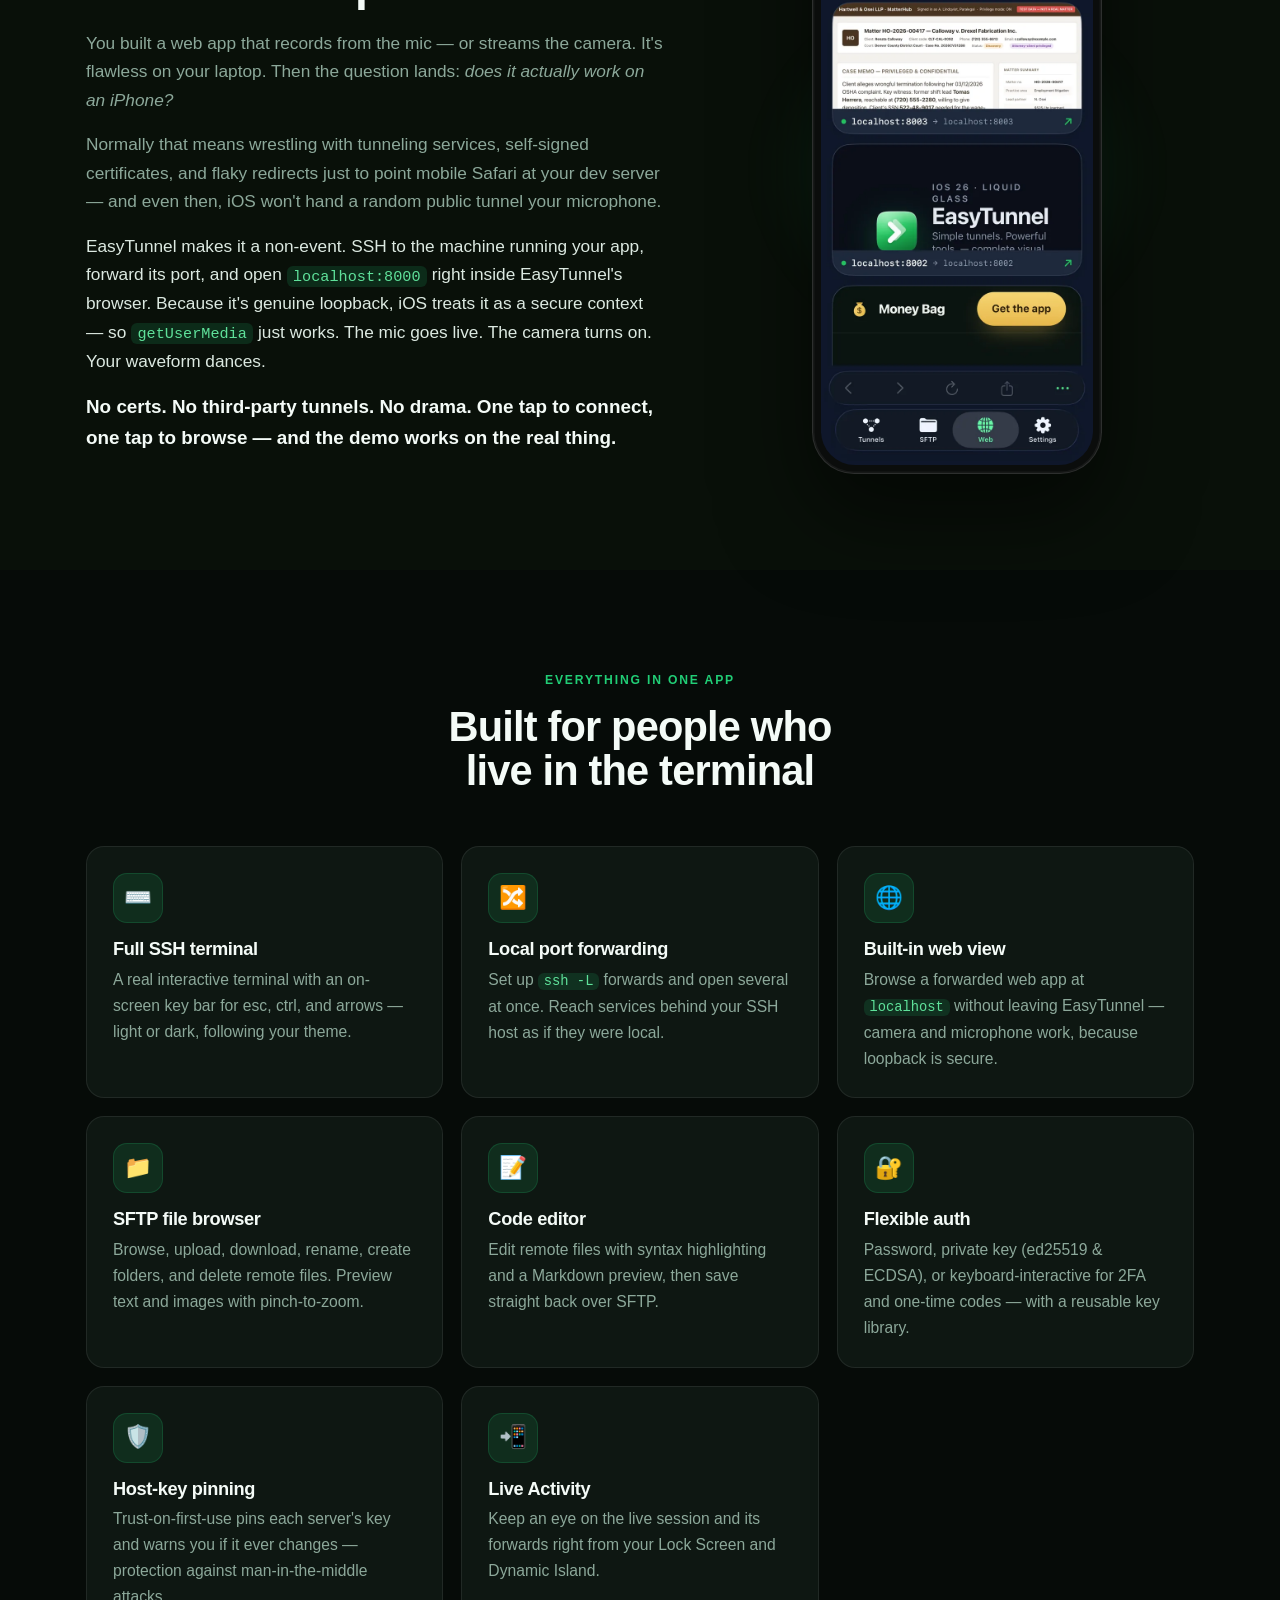
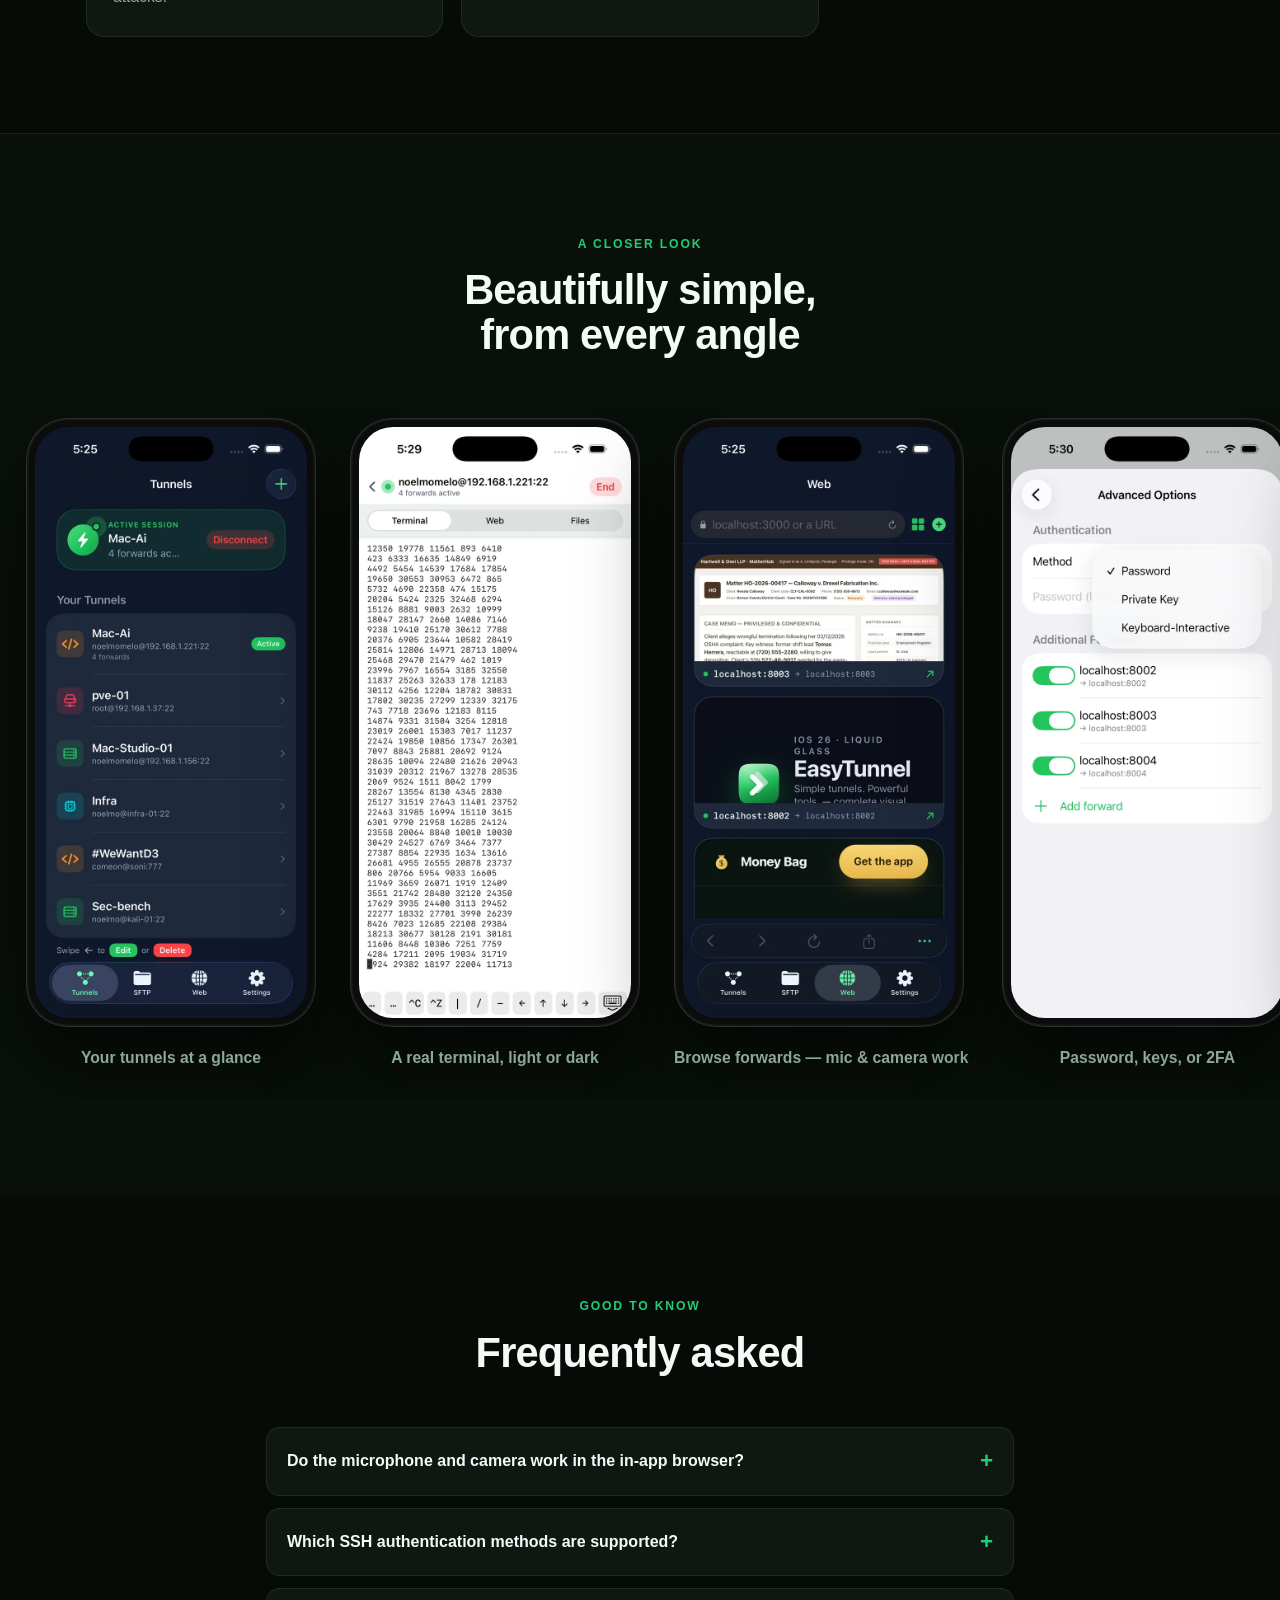
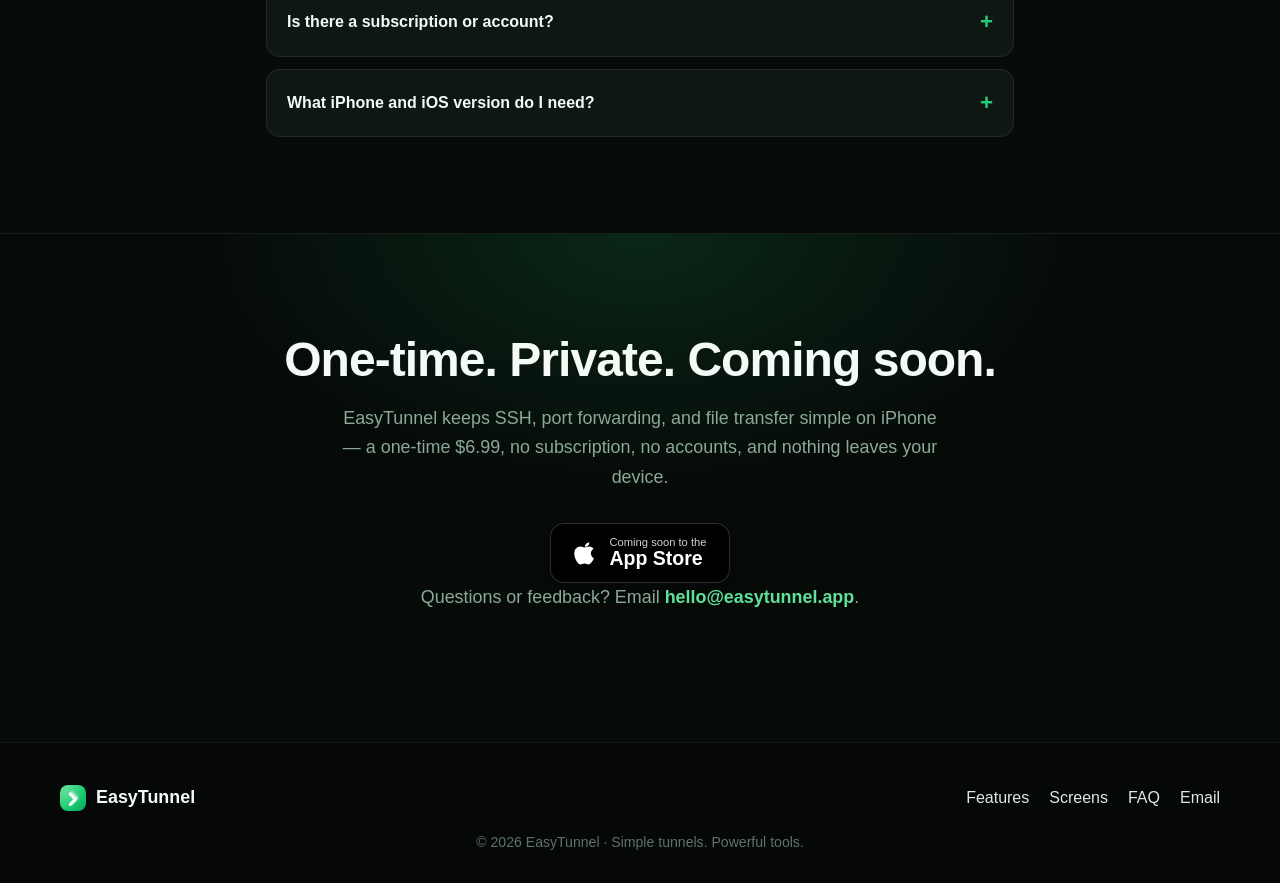
==== commit 3e5d9765: "Remove Buy me a coffee link from footer (paid app now)" ====
--- a/index.html
+++ b/index.html
@@ -92,7 +92,7 @@
   }
   </script>
 
-  <link rel="stylesheet" href="styles.css" />
+  <link rel="stylesheet" href="styles.css?v=2" />
 </head>
 <body>
   <a class="skip-link" href="#top">Skip to content</a>
@@ -137,10 +137,15 @@
       </div>
 
       <figure class="hero-video">
-        <video autoplay muted loop playsinline preload="auto"
+        <video class="hv-wide" autoplay muted loop playsinline preload="auto"
                poster="assets/demo/demo-poster.jpg"
                aria-label="EasyTunnel demo: connecting over SSH, using the terminal, browsing forwarded ports, and managing files over SFTP on iPhone">
           <source src="assets/demo/demo-hero.mp4" type="video/mp4" />
+        </video>
+        <video class="hv-tall" autoplay muted loop playsinline preload="auto"
+               poster="assets/demo/demo-poster-mobile.jpg"
+               aria-label="EasyTunnel demo on iPhone: SSH terminal, forwarded ports, and SFTP files">
+          <source src="assets/demo/demo-hero-mobile.mp4" type="video/mp4" />
         </video>
       </figure>
     </section>
@@ -262,7 +267,6 @@
         <a href="#screens">Screens</a>
         <a href="#faq">FAQ</a>
         <a class="email" data-user="hello" data-domain="easytunnel.app" data-text="keep" href="#">Email</a>
-        <a href="https://buymeacoffee.com/noelmo" target="_blank" rel="noopener">Buy me a coffee</a>
       </nav>
     </div>
     <p class="copyright">© <span id="year">2026</span> EasyTunnel · Simple tunnels. Powerful tools.</p>
--- a/styles.css
+++ b/styles.css
@@ -100,6 +100,7 @@
 .hero-video video {
   display: block; width: 100%; height: auto; border-radius: 20px;
 }
+.hero-video .hv-tall { display: none; }   /* portrait cut, shown only on mobile (below) */
 
 /* ---------- App Store badge ---------- */
 .appstore-badge {
@@ -227,6 +228,17 @@
   .footer-inner { flex-direction: column; }
   .hero { padding-top: 64px; }
 }
+/* The hero video is landscape with the phone centered — on a narrow screen the whole frame
+   shrinks and the phone gets tiny. Zoom into the center so the phone reads big; the dark
+   sides that get clipped blend into the page background anyway. */
+@media (max-width: 640px) {
+  /* Swap the wide desktop video for a portrait cut where the phone fills the frame.
+     A real (in-viewport, full-width) video keeps iOS autoplay working. */
+  .hero-video { max-width: 100%; margin-top: 28px; }
+  .hero-video .hv-wide { display: none; }
+  .hero-video .hv-tall { display: block; }
+}
+
 @media (prefers-reduced-motion: reduce) {
   html { scroll-behavior: auto; }
   .card { transition: none; }
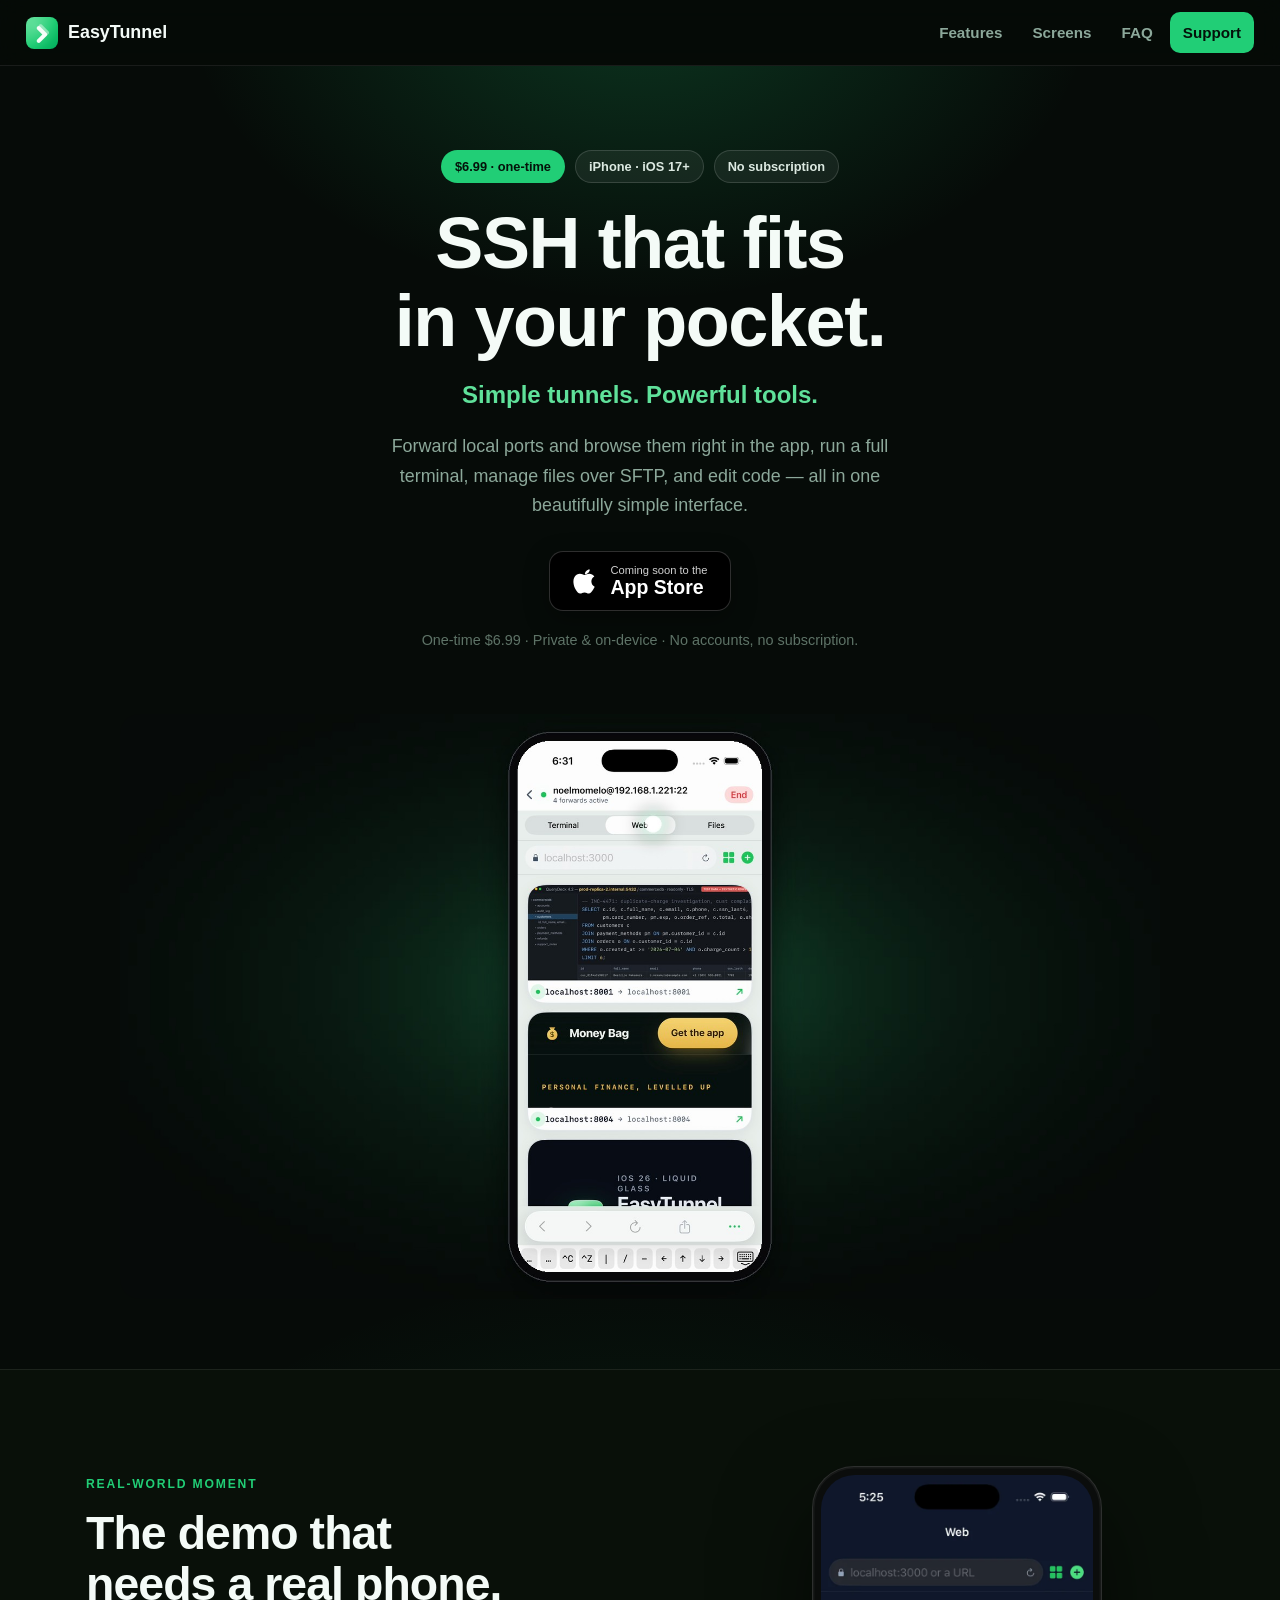
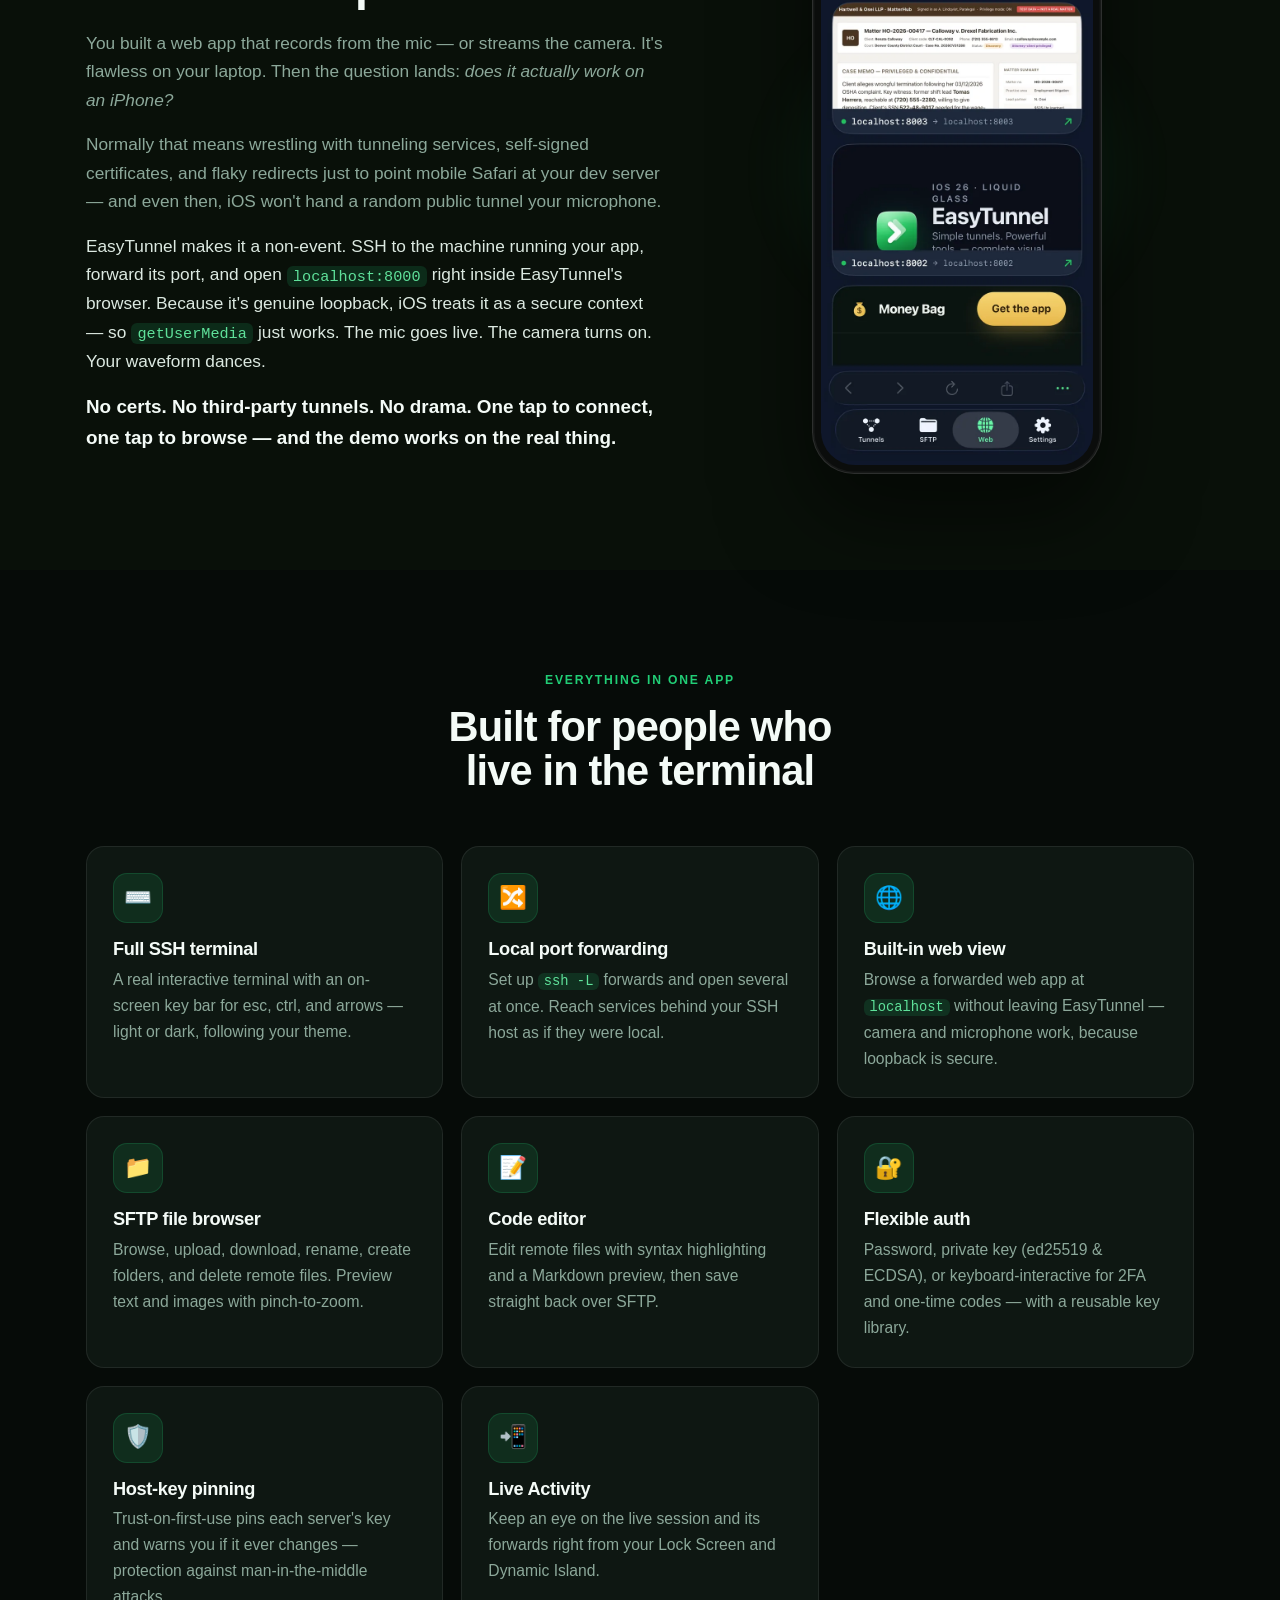
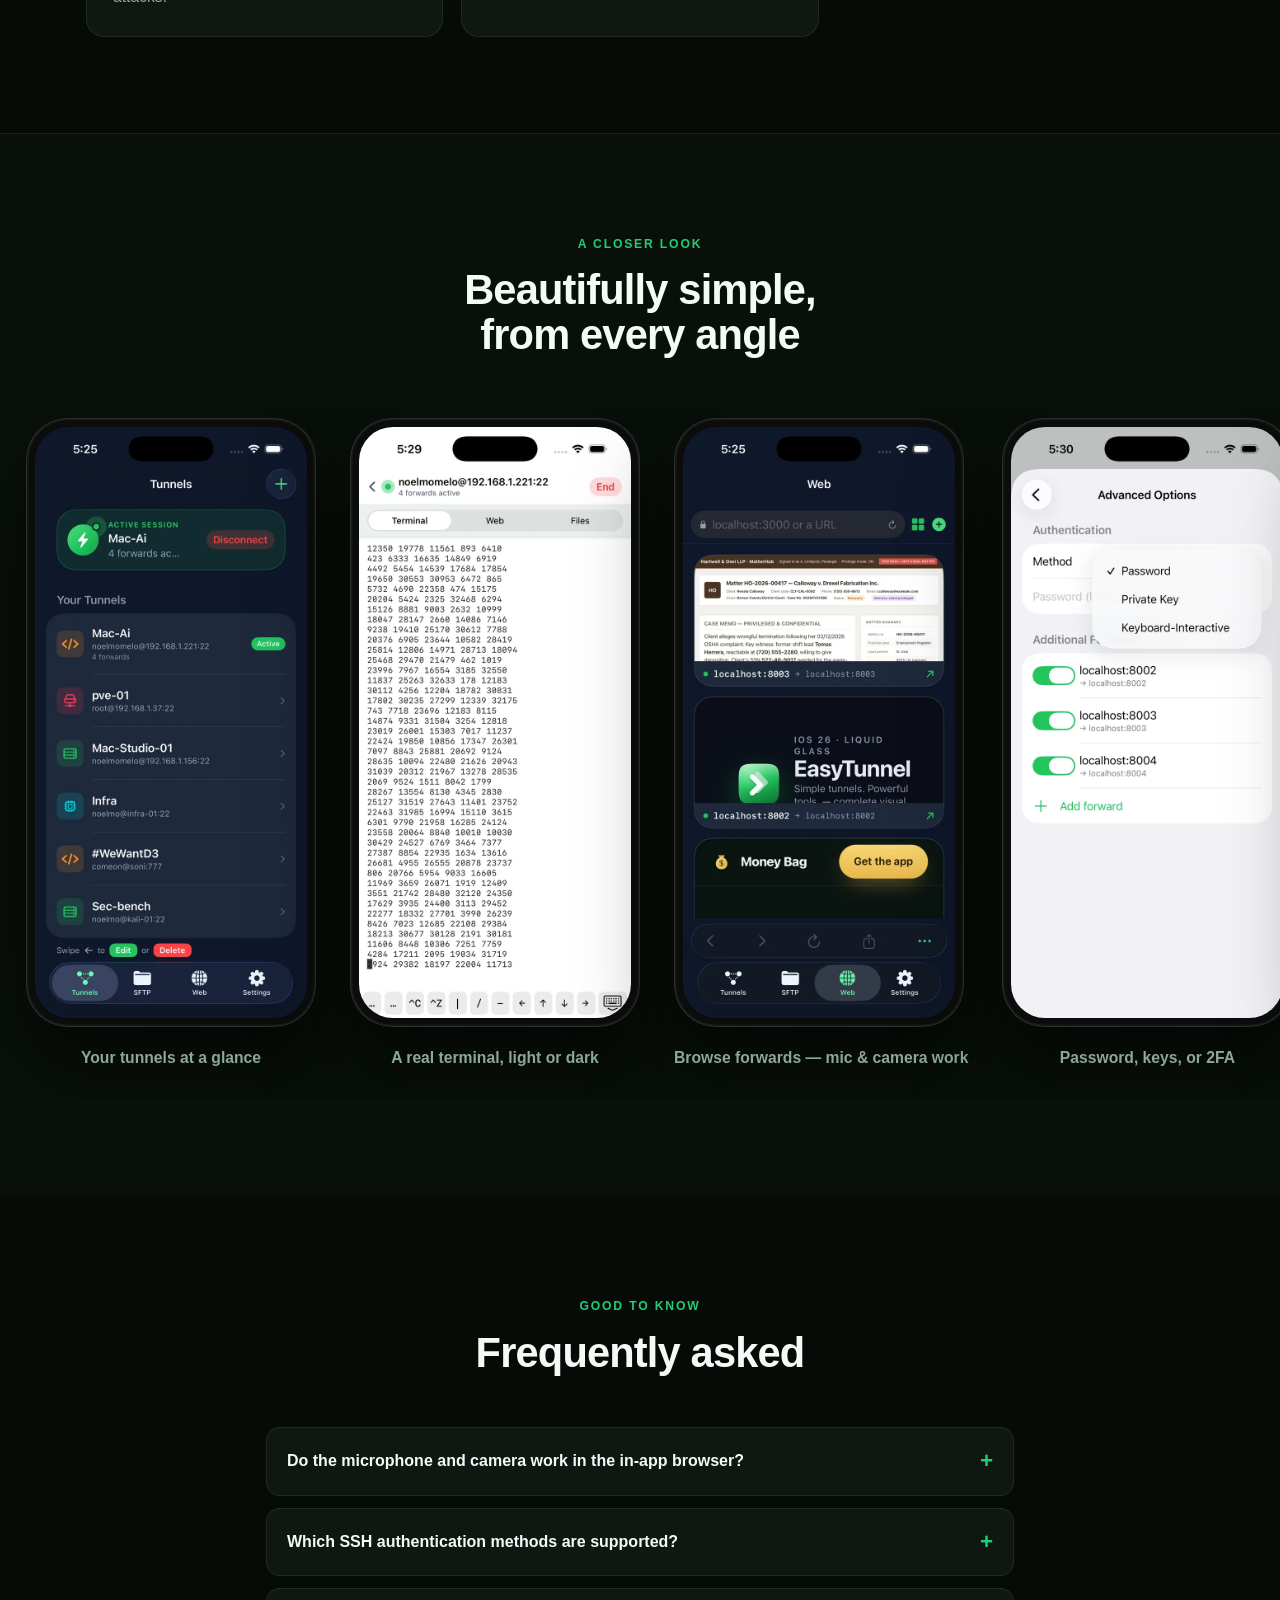
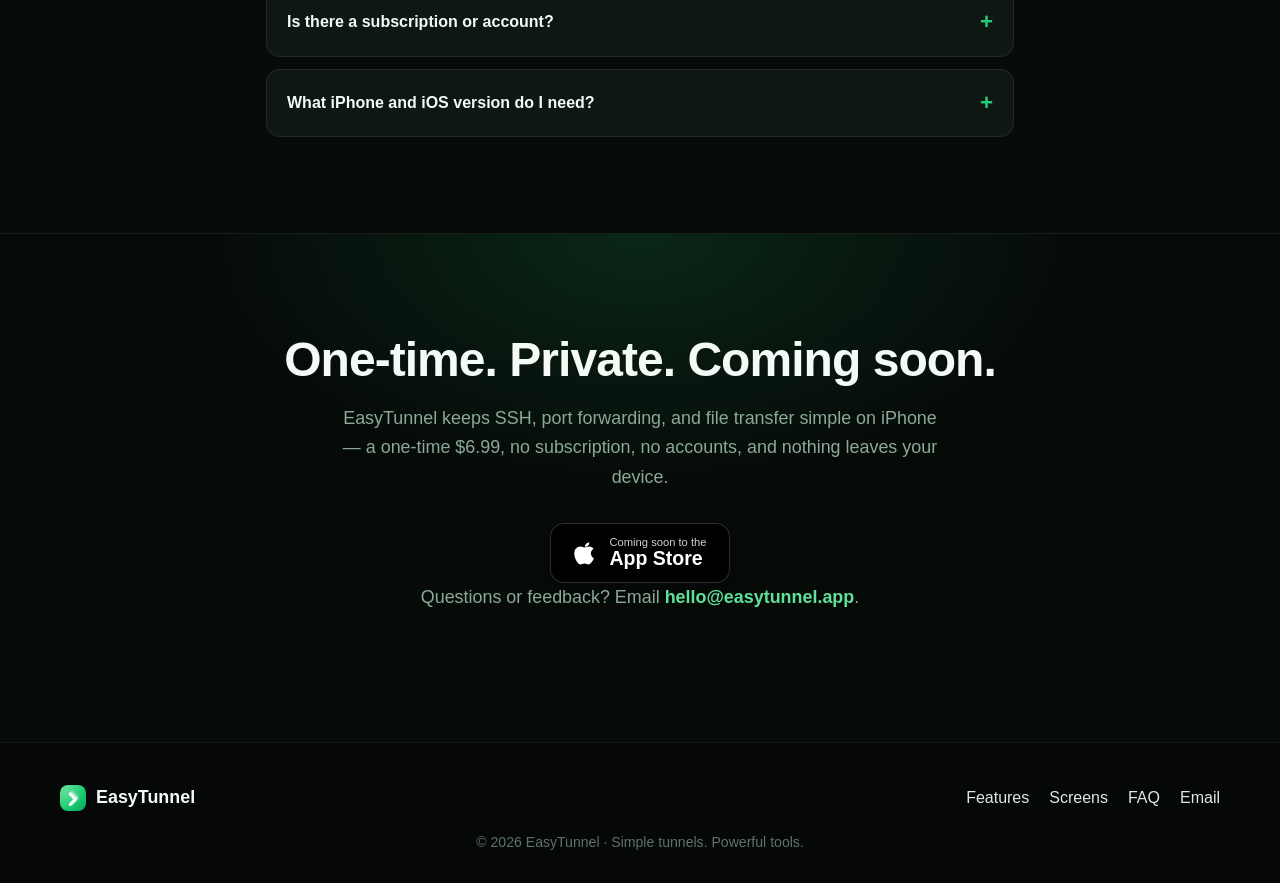
==== commit 3d04fd14: "site: stage App Store download badge behind data-launch flag Adds a clickable 'Download on the App S" ====
--- a/index.html
+++ b/index.html
@@ -1,5 +1,7 @@
 <!DOCTYPE html>
-<html lang="en">
+<!-- LAUNCH FLAG: flip data-launch="soon" -> "live" the moment the app is approved
+     (swaps every "Coming soon" badge for a clickable "Download on the App Store" link). -->
+<html lang="en" data-launch="soon">
 <head>
   <meta charset="UTF-8" />
   <meta name="viewport" content="width=device-width, initial-scale=1.0" />
@@ -126,12 +128,19 @@
           manage files over SFTP, and edit code — all in one beautifully simple interface.
         </p>
         <div class="cta-row">
-          <span class="appstore-badge" role="img" aria-label="Coming soon to the App Store">
+          <span class="appstore-badge badge-soon" role="img" aria-label="Coming soon to the App Store">
             <svg viewBox="0 0 24 24" width="26" height="26" aria-hidden="true" fill="currentColor">
               <path d="M16.365 1.43c0 1.14-.42 2.2-1.24 3.02-.9.9-2.05 1.5-3.2 1.4-.13-1.1.42-2.28 1.2-3.06.86-.86 2.2-1.5 3.24-1.36zM20.9 17.2c-.53 1.23-.78 1.78-1.47 2.87-.96 1.53-2.32 3.44-4 3.45-1.5.02-1.88-.98-3.9-.97-2.02.01-2.44.99-3.94.97-1.68-.02-2.97-1.73-3.93-3.26-2.7-4.28-2.98-9.3-1.32-11.96C3.6 6.5 5.5 5.4 7.28 5.4c1.8 0 2.94 1 4.43 1 1.44 0 2.32-1 4.42-1 1.6 0 3.28.87 4.48 2.37-3.94 2.16-3.3 7.78.29 9.43z"/>
             </svg>
             <span class="badge-text"><small>Coming soon to the</small><strong>App Store</strong></span>
           </span>
+          <!-- Goes live when data-launch="live". Fill APPSTORE_ID with the app's numeric App Store ID. -->
+          <a class="appstore-badge badge-live" href="https://apps.apple.com/app/idAPPSTORE_ID" aria-label="Download EasyTunnel on the App Store">
+            <svg viewBox="0 0 24 24" width="26" height="26" aria-hidden="true" fill="currentColor">
+              <path d="M16.365 1.43c0 1.14-.42 2.2-1.24 3.02-.9.9-2.05 1.5-3.2 1.4-.13-1.1.42-2.28 1.2-3.06.86-.86 2.2-1.5 3.24-1.36zM20.9 17.2c-.53 1.23-.78 1.78-1.47 2.87-.96 1.53-2.32 3.44-4 3.45-1.5.02-1.88-.98-3.9-.97-2.02.01-2.44.99-3.94.97-1.68-.02-2.97-1.73-3.93-3.26-2.7-4.28-2.98-9.3-1.32-11.96C3.6 6.5 5.5 5.4 7.28 5.4c1.8 0 2.94 1 4.43 1 1.44 0 2.32-1 4.42-1 1.6 0 3.28.87 4.48 2.37-3.94 2.16-3.3 7.78.29 9.43z"/>
+            </svg>
+            <span class="badge-text"><small>Download on the</small><strong>App Store</strong></span>
+          </a>
         </div>
         <p class="micro">One-time $6.99 · Private &amp; on-device · No accounts, no subscription.</p>
       </div>
@@ -246,12 +255,18 @@
     <section class="closing" aria-labelledby="closing-title">
       <h2 id="closing-title">One-time. Private. Coming soon.</h2>
       <p>EasyTunnel keeps SSH, port forwarding, and file transfer simple on iPhone — a one-time $6.99, no subscription, no accounts, and nothing leaves your device.</p>
-      <span class="appstore-badge" role="img" aria-label="Coming soon to the App Store">
+      <span class="appstore-badge badge-soon" role="img" aria-label="Coming soon to the App Store">
         <svg viewBox="0 0 24 24" width="24" height="24" aria-hidden="true" fill="currentColor">
           <path d="M16.365 1.43c0 1.14-.42 2.2-1.24 3.02-.9.9-2.05 1.5-3.2 1.4-.13-1.1.42-2.28 1.2-3.06.86-.86 2.2-1.5 3.24-1.36zM20.9 17.2c-.53 1.23-.78 1.78-1.47 2.87-.96 1.53-2.32 3.44-4 3.45-1.5.02-1.88-.98-3.9-.97-2.02.01-2.44.99-3.94.97-1.68-.02-2.97-1.73-3.93-3.26-2.7-4.28-2.98-9.3-1.32-11.96C3.6 6.5 5.5 5.4 7.28 5.4c1.8 0 2.94 1 4.43 1 1.44 0 2.32-1 4.42-1 1.6 0 3.28.87 4.48 2.37-3.94 2.16-3.3 7.78.29 9.43z"/>
         </svg>
         <span class="badge-text"><small>Coming soon to the</small><strong>App Store</strong></span>
       </span>
+      <a class="appstore-badge badge-live" href="https://apps.apple.com/app/idAPPSTORE_ID" aria-label="Download EasyTunnel on the App Store">
+        <svg viewBox="0 0 24 24" width="24" height="24" aria-hidden="true" fill="currentColor">
+          <path d="M16.365 1.43c0 1.14-.42 2.2-1.24 3.02-.9.9-2.05 1.5-3.2 1.4-.13-1.1.42-2.28 1.2-3.06.86-.86 2.2-1.5 3.24-1.36zM20.9 17.2c-.53 1.23-.78 1.78-1.47 2.87-.96 1.53-2.32 3.44-4 3.45-1.5.02-1.88-.98-3.9-.97-2.02.01-2.44.99-3.94.97-1.68-.02-2.97-1.73-3.93-3.26-2.7-4.28-2.98-9.3-1.32-11.96C3.6 6.5 5.5 5.4 7.28 5.4c1.8 0 2.94 1 4.43 1 1.44 0 2.32-1 4.42-1 1.6 0 3.28.87 4.48 2.37-3.94 2.16-3.3 7.78.29 9.43z"/>
+        </svg>
+        <span class="badge-text"><small>Download on the</small><strong>App Store</strong></span>
+      </a>
       <p class="closing-support">Questions or feedback? Email <a class="email" data-user="hello" data-domain="easytunnel.app" href="#">us</a>.</p>
     </section>
   </main>
--- a/styles.css
+++ b/styles.css
@@ -113,6 +113,13 @@
 .appstore-badge small { font-size: 0.7rem; opacity: 0.82; }
 .appstore-badge strong { font-size: 1.22rem; font-weight: 600; }
 
+/* Launch-state toggle (flip <html data-launch> between "soon" and "live"). */
+[data-launch="soon"] .badge-live { display: none; }
+[data-launch="live"] .badge-soon { display: none; }
+a.appstore-badge { text-decoration: none; cursor: pointer; transition: transform .15s ease, box-shadow .15s ease; }
+a.appstore-badge:hover { transform: translateY(-2px); box-shadow: 0 12px 30px rgba(0,0,0,0.45); }
+a.appstore-badge:focus-visible { outline: 2px solid #21CE76; outline-offset: 3px; }
+
 /* ---------- Phone frame ---------- */
 .phone {
   width: min(290px, 74vw);
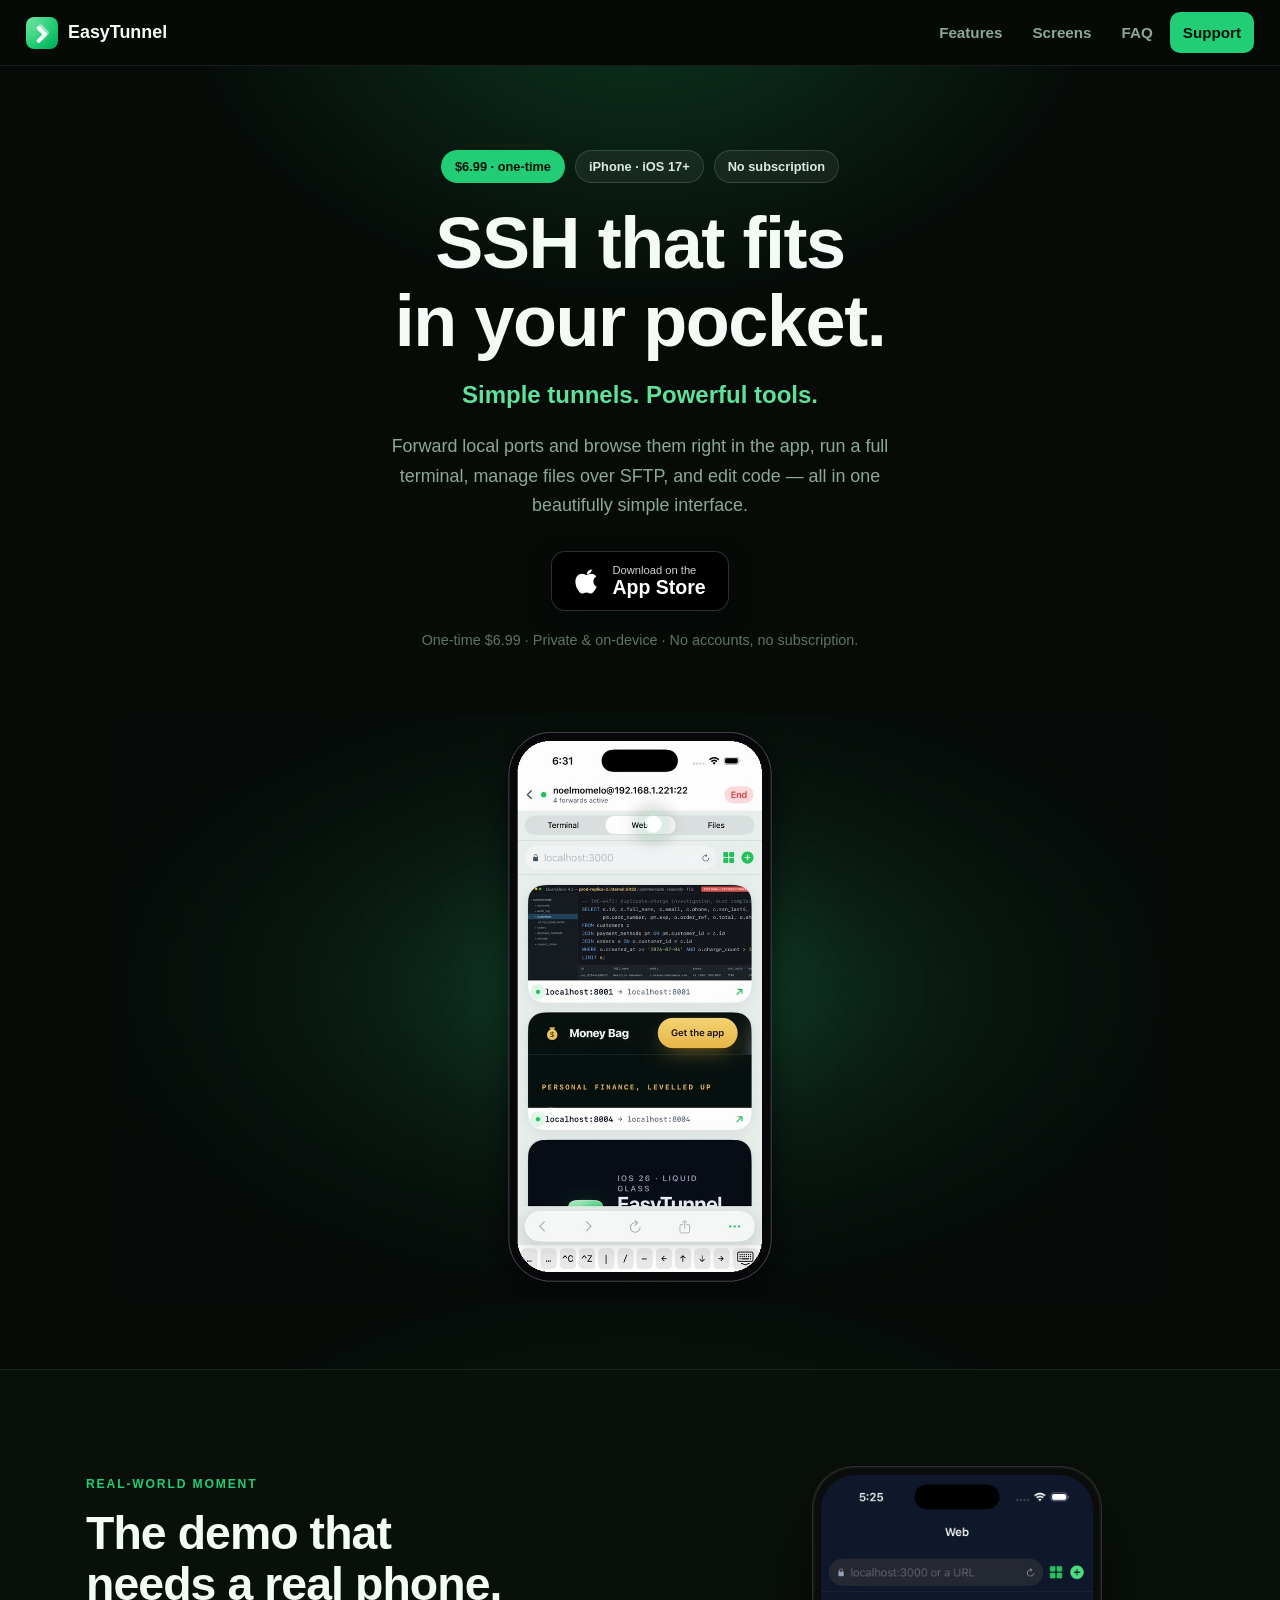
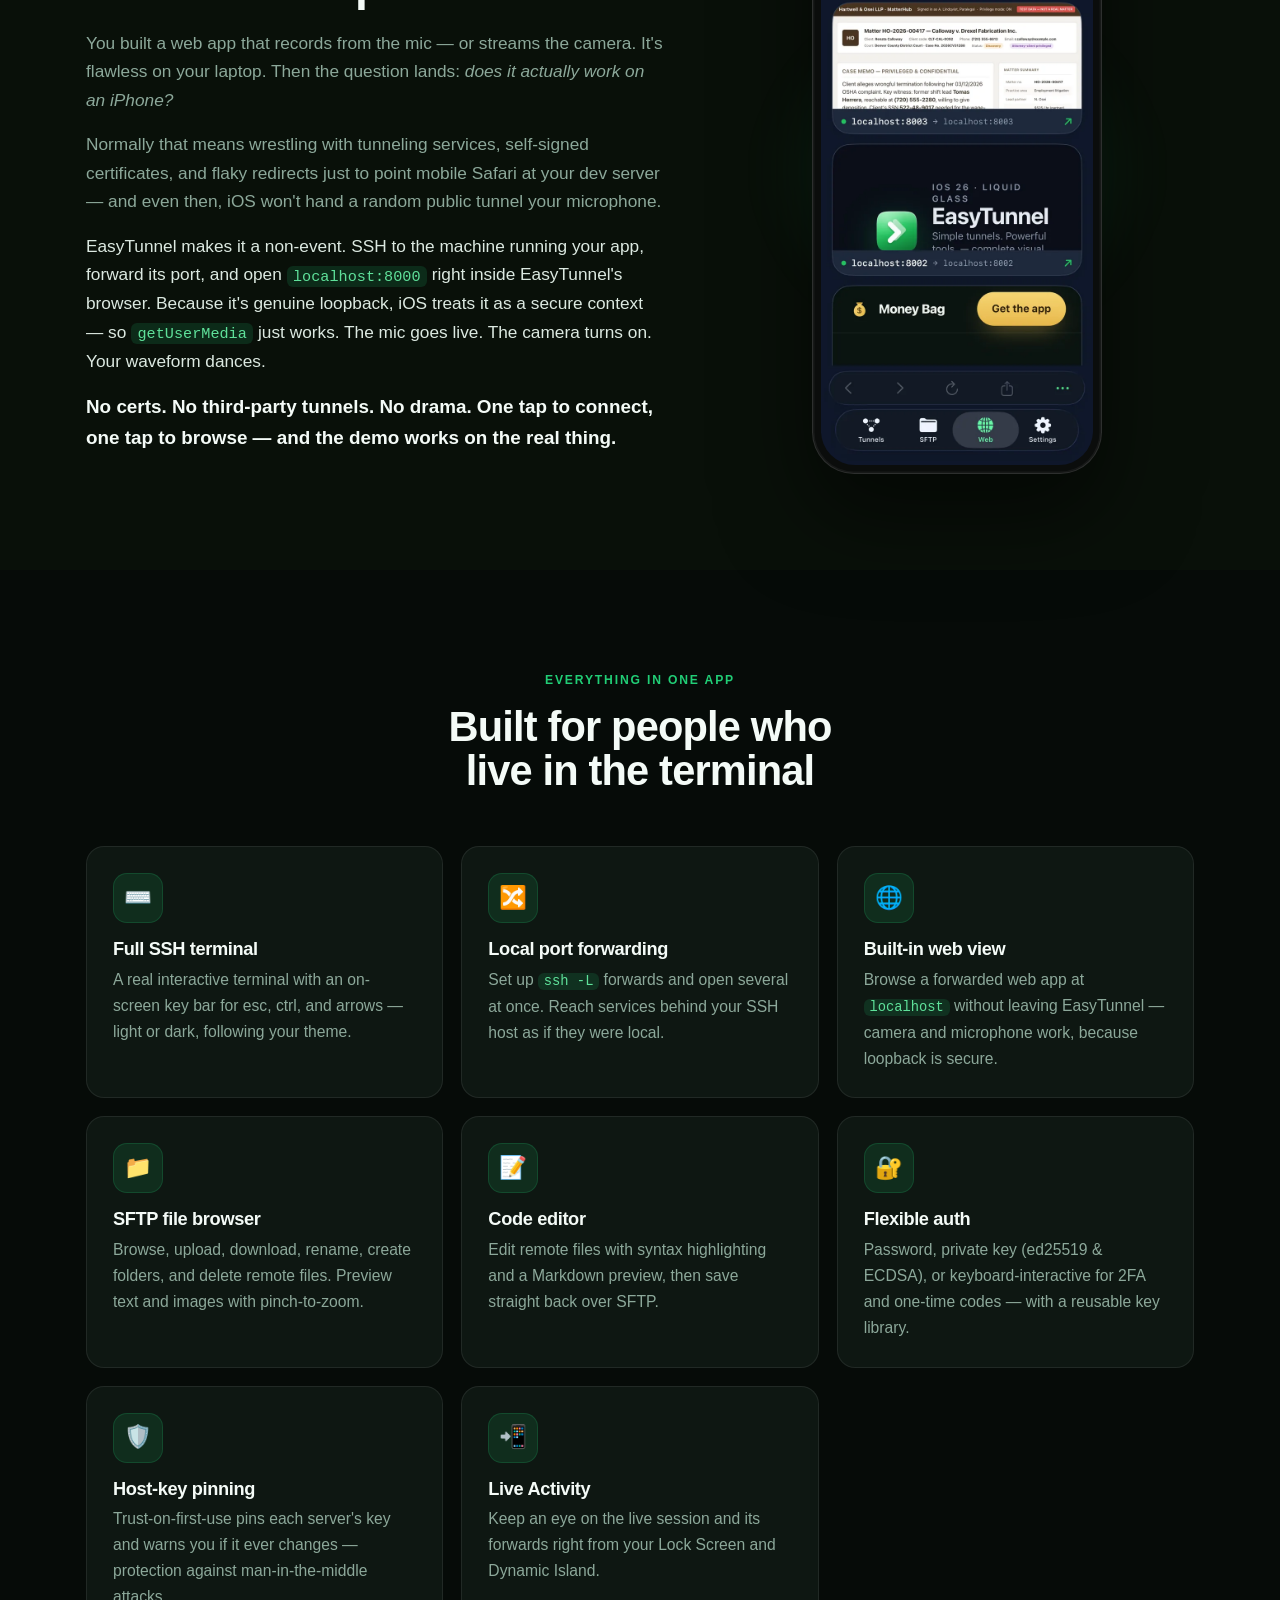
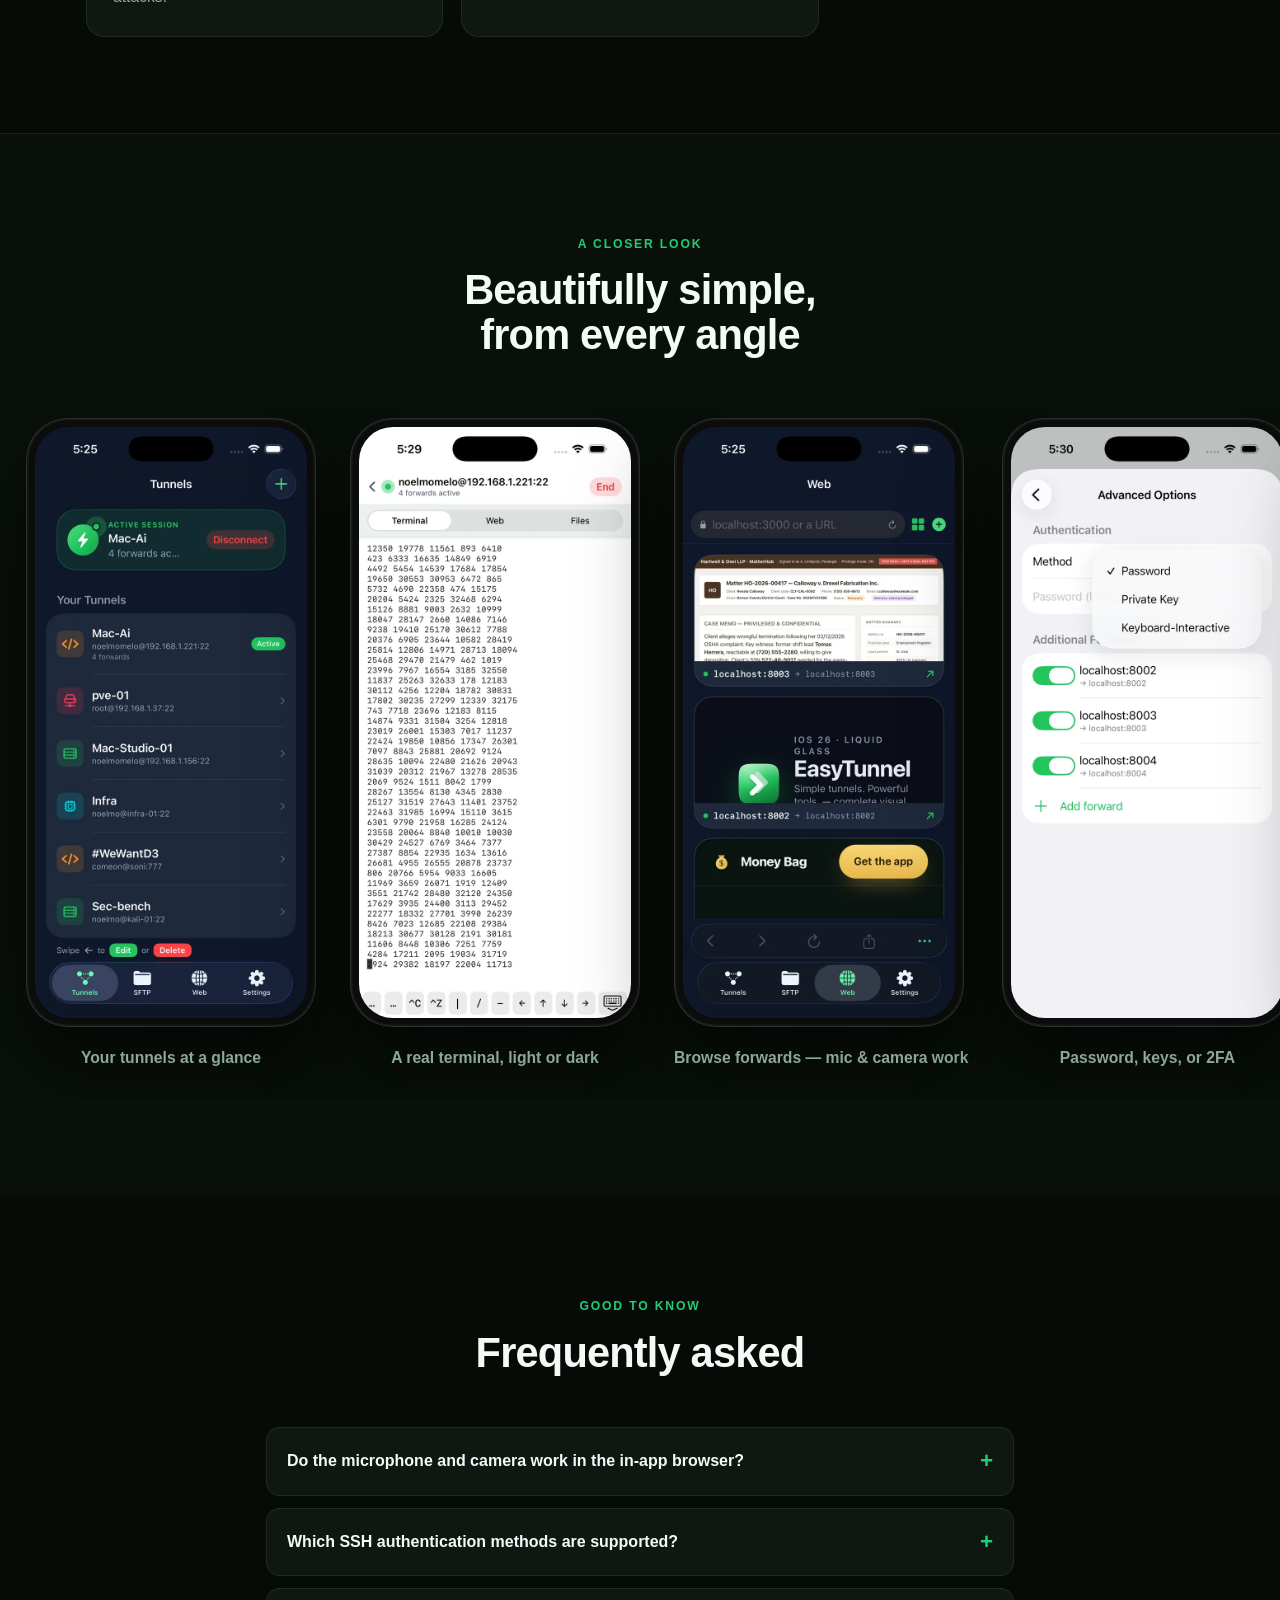
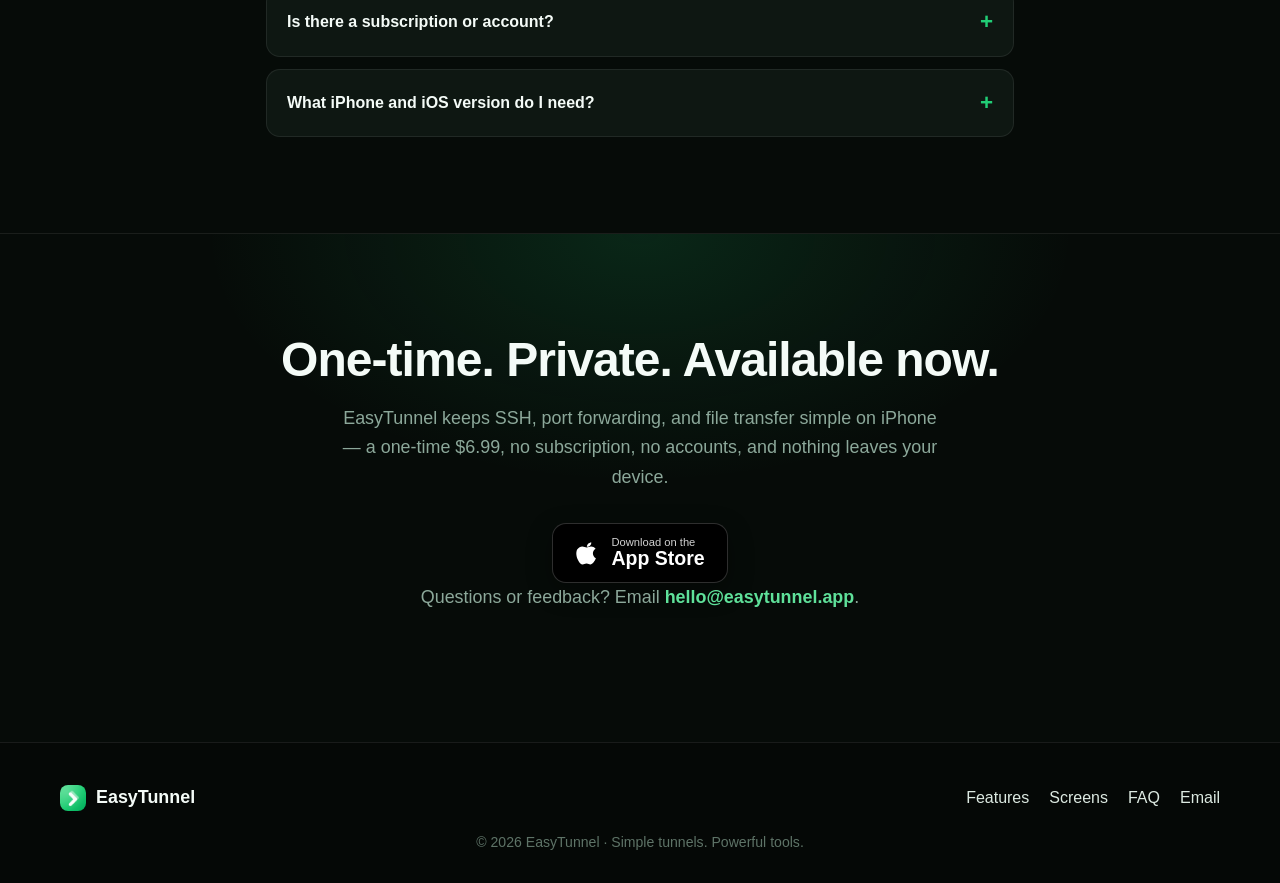
==== commit 27113706: "Launch: flip data-launch to live, App Store approved 2026-07-15 Badges now link to apps.apple.com/ap" ====
--- a/index.html
+++ b/index.html
@@ -1,12 +1,12 @@
 <!DOCTYPE html>
-<!-- LAUNCH FLAG: flip data-launch="soon" -> "live" the moment the app is approved
-     (swaps every "Coming soon" badge for a clickable "Download on the App Store" link). -->
-<html lang="en" data-launch="soon">
+<!-- LAUNCH FLAG: "live" since 2026-07-15 (app approved). "soon" would swap the clickable
+     "Download on the App Store" links back to "Coming soon" badges. -->
+<html lang="en" data-launch="live">
 <head>
   <meta charset="UTF-8" />
   <meta name="viewport" content="width=device-width, initial-scale=1.0" />
   <title>EasyTunnel — SSH Client, Port Forwarding &amp; SFTP for iPhone</title>
-  <meta name="description" content="EasyTunnel is an iPhone-first SSH client: forward local ports and browse them in-app (mic &amp; camera work), run a full terminal, manage files over SFTP, and edit code. A one-time $6.99 — no subscription. Coming soon to the App Store." />
+  <meta name="description" content="EasyTunnel is an iPhone-first SSH client: forward local ports and browse them in-app (mic &amp; camera work), run a full terminal, manage files over SFTP, and edit code. A one-time $6.99 — no subscription. Now on the App Store." />
   <meta name="keywords" content="SSH client iPhone, iOS SSH app, port forwarding iOS, SSH tunnel iPhone, SFTP iPhone, SSH terminal iOS, test localhost on iPhone, getUserMedia localhost iOS, mobile terminal app" />
   <meta name="robots" content="index, follow" />
   <meta name="author" content="EasyTunnel" />
@@ -19,7 +19,7 @@
   <meta property="og:type" content="website" />
   <meta property="og:site_name" content="EasyTunnel" />
   <meta property="og:title" content="EasyTunnel — SSH Client, Port Forwarding &amp; SFTP for iPhone" />
-  <meta property="og:description" content="iPhone SSH client with in-app port forwarding (mic &amp; camera work), a full terminal, SFTP, and a code editor. One-time $6.99, no subscription. Coming soon to the App Store." />
+  <meta property="og:description" content="iPhone SSH client with in-app port forwarding (mic &amp; camera work), a full terminal, SFTP, and a code editor. One-time $6.99, no subscription. Now on the App Store." />
   <meta property="og:image" content="https://easytunnel.app/assets/og-image.png" />
   <meta property="og:image:width" content="1200" />
   <meta property="og:image:height" content="630" />
@@ -134,8 +134,8 @@
             </svg>
             <span class="badge-text"><small>Coming soon to the</small><strong>App Store</strong></span>
           </span>
-          <!-- Goes live when data-launch="live". Fill APPSTORE_ID with the app's numeric App Store ID. -->
-          <a class="appstore-badge badge-live" href="https://apps.apple.com/app/idAPPSTORE_ID" aria-label="Download EasyTunnel on the App Store">
+          <!-- Goes live when data-launch="live". App Store ID 6789007010. -->
+          <a class="appstore-badge badge-live" href="https://apps.apple.com/app/id6789007010" aria-label="Download EasyTunnel on the App Store">
             <svg viewBox="0 0 24 24" width="26" height="26" aria-hidden="true" fill="currentColor">
               <path d="M16.365 1.43c0 1.14-.42 2.2-1.24 3.02-.9.9-2.05 1.5-3.2 1.4-.13-1.1.42-2.28 1.2-3.06.86-.86 2.2-1.5 3.24-1.36zM20.9 17.2c-.53 1.23-.78 1.78-1.47 2.87-.96 1.53-2.32 3.44-4 3.45-1.5.02-1.88-.98-3.9-.97-2.02.01-2.44.99-3.94.97-1.68-.02-2.97-1.73-3.93-3.26-2.7-4.28-2.98-9.3-1.32-11.96C3.6 6.5 5.5 5.4 7.28 5.4c1.8 0 2.94 1 4.43 1 1.44 0 2.32-1 4.42-1 1.6 0 3.28.87 4.48 2.37-3.94 2.16-3.3 7.78.29 9.43z"/>
             </svg>
@@ -253,7 +253,7 @@
 
     <!-- CLOSING CTA -->
     <section class="closing" aria-labelledby="closing-title">
-      <h2 id="closing-title">One-time. Private. Coming soon.</h2>
+      <h2 id="closing-title">One-time. Private. Available now.</h2>
       <p>EasyTunnel keeps SSH, port forwarding, and file transfer simple on iPhone — a one-time $6.99, no subscription, no accounts, and nothing leaves your device.</p>
       <span class="appstore-badge badge-soon" role="img" aria-label="Coming soon to the App Store">
         <svg viewBox="0 0 24 24" width="24" height="24" aria-hidden="true" fill="currentColor">
@@ -261,7 +261,7 @@
         </svg>
         <span class="badge-text"><small>Coming soon to the</small><strong>App Store</strong></span>
       </span>
-      <a class="appstore-badge badge-live" href="https://apps.apple.com/app/idAPPSTORE_ID" aria-label="Download EasyTunnel on the App Store">
+      <a class="appstore-badge badge-live" href="https://apps.apple.com/app/id6789007010" aria-label="Download EasyTunnel on the App Store">
         <svg viewBox="0 0 24 24" width="24" height="24" aria-hidden="true" fill="currentColor">
           <path d="M16.365 1.43c0 1.14-.42 2.2-1.24 3.02-.9.9-2.05 1.5-3.2 1.4-.13-1.1.42-2.28 1.2-3.06.86-.86 2.2-1.5 3.24-1.36zM20.9 17.2c-.53 1.23-.78 1.78-1.47 2.87-.96 1.53-2.32 3.44-4 3.45-1.5.02-1.88-.98-3.9-.97-2.02.01-2.44.99-3.94.97-1.68-.02-2.97-1.73-3.93-3.26-2.7-4.28-2.98-9.3-1.32-11.96C3.6 6.5 5.5 5.4 7.28 5.4c1.8 0 2.94 1 4.43 1 1.44 0 2.32-1 4.42-1 1.6 0 3.28.87 4.48 2.37-3.94 2.16-3.3 7.78.29 9.43z"/>
         </svg>
